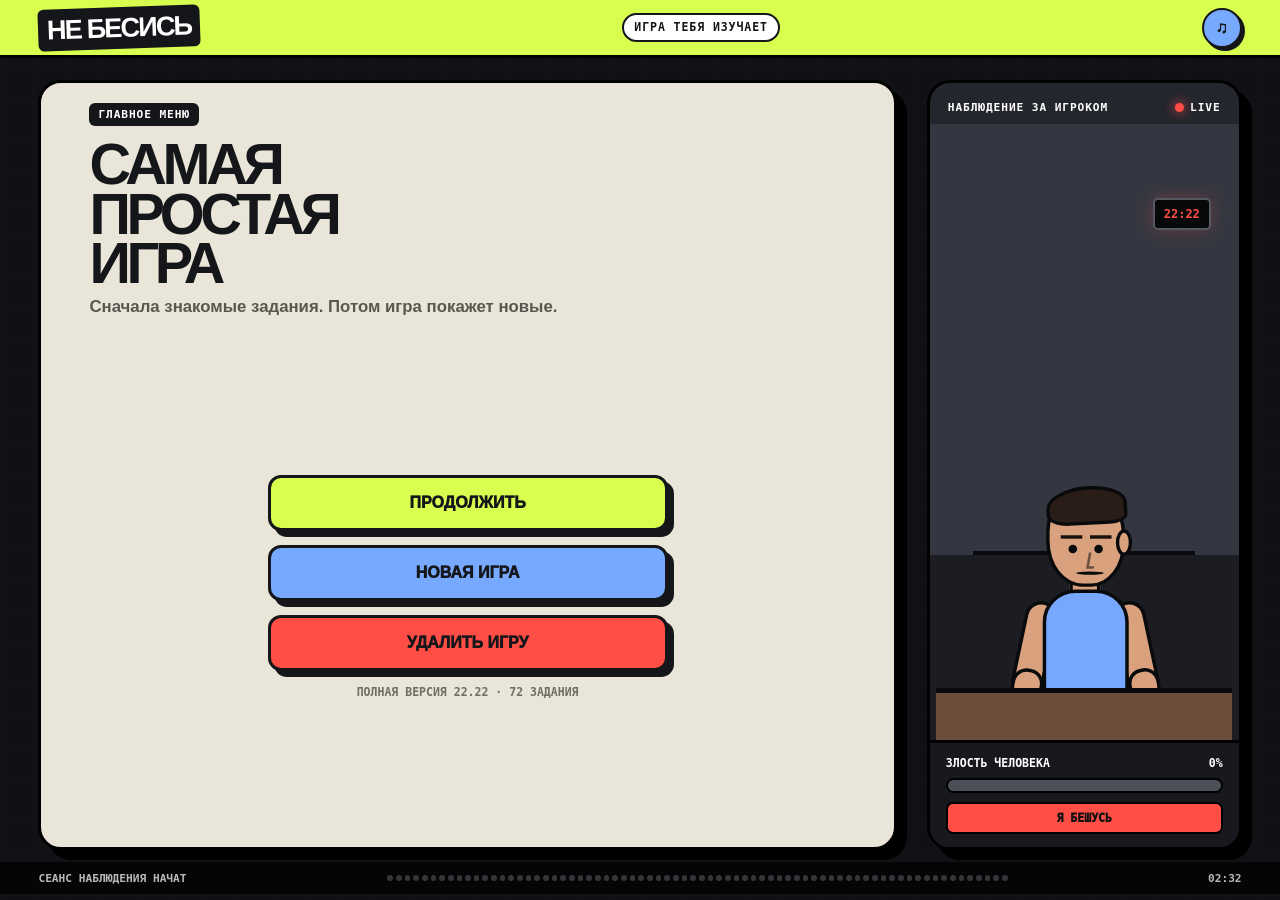
==== ne-besis-72/index.html @ 253143a6 "Опубликовать игру Не бесись — 72 задания" ====
<!doctype html>
<html lang="ru">
<head>
  <meta charset="utf-8">
  <meta name="viewport" content="width=device-width,initial-scale=1,maximum-scale=1,user-scalable=no">
  <meta name="theme-color" content="#101114">
  <meta name="apple-mobile-web-app-capable" content="yes">
  <meta name="apple-mobile-web-app-status-bar-style" content="black-translucent">
  <meta name="apple-mobile-web-app-title" content="Не бесись">
  <link rel="manifest" href="./manifest.webmanifest">
  <link rel="icon" href="./icon.svg" type="image/svg+xml">
  <link rel="apple-touch-icon" href="./icon.svg">
  <title>НЕ БЕСИСЬ — полная игра</title>
  <style>
    :root{--bg:#101114;--panel:#e9e5d8;--ink:#15161a;--acid:#d8ff4f;--red:#ff4e45;--blue:#77a9ff;--purple:#a986ff;--line:3px solid var(--ink);--shadow:7px 7px 0 var(--ink)}
    *{box-sizing:border-box}html,body{margin:0;width:100%;min-height:100%;overflow:hidden;background:var(--bg);font-family:Inter,Arial,sans-serif;color:var(--ink);user-select:none;-webkit-tap-highlight-color:transparent}button{font:inherit;color:inherit;touch-action:manipulation}button:focus-visible{outline:4px solid white;outline-offset:3px}
    body::before{content:"";position:fixed;inset:0;opacity:.2;pointer-events:none;background-image:linear-gradient(rgba(255,255,255,.09) 1px,transparent 1px),linear-gradient(90deg,rgba(255,255,255,.09) 1px,transparent 1px);background-size:34px 34px}
    .shell{min-height:100svh;display:grid;grid-template-rows:66px 1fr 38px;position:relative}
    header{display:flex;align-items:center;justify-content:space-between;gap:14px;padding:0 clamp(15px,3vw,42px);background:var(--acid);border-bottom:3px solid #000;z-index:30}
    .logo{font-size:clamp(1.1rem,3vw,1.7rem);font-weight:1000;letter-spacing:-.07em}.logo b{background:var(--ink);color:white;padding:5px 9px;border-radius:6px;display:inline-block;transform:rotate(-2deg)}
    .memory{font:800 .72rem/1 monospace;text-transform:uppercase;letter-spacing:.08em}.memory span{display:inline-block;background:white;border:2px solid var(--ink);padding:7px 10px;border-radius:99px}
    .sound{width:40px;height:40px;border:2px solid var(--ink);border-radius:50%;background:var(--blue);font-weight:1000;box-shadow:3px 3px 0 var(--ink);cursor:pointer}.sound:active{transform:translate(3px,3px);box-shadow:none}
    main{min-height:0;display:grid;grid-template-columns:minmax(0,1.5fr) minmax(240px,.55fr);gap:clamp(14px,2.4vw,30px);padding:clamp(14px,2.4vw,30px) clamp(14px,3vw,42px)}
    .game{position:relative;min-height:0;background:var(--panel);border:3px solid #000;border-radius:23px;box-shadow:10px 10px 0 #000;overflow:hidden;display:flex;flex-direction:column}
    .game-top{padding:clamp(18px,3vw,36px) clamp(18px,4vw,48px) 10px;position:relative;z-index:3}.tag{display:inline-block;background:var(--ink);color:white;border-radius:6px;padding:6px 9px;font:900 .7rem/1 monospace;letter-spacing:.08em;text-transform:uppercase}.game h1{font-size:clamp(2rem,5.8vw,5rem);line-height:.86;letter-spacing:-.075em;text-transform:uppercase;margin:14px 0 8px;max-width:12ch}.game p{margin:0;color:#59574f;font-weight:750;font-size:clamp(.9rem,1.5vw,1.05rem)}
    #arena{flex:1;min-height:280px;position:relative;display:flex;align-items:center;justify-content:center;padding:24px;overflow:hidden}
    .btn{border:3px solid var(--ink);border-radius:13px;padding:16px 24px;background:var(--acid);box-shadow:6px 6px 0 var(--ink);font-weight:1000;cursor:pointer;min-width:190px;transition:transform .1s,box-shadow .1s}.btn:hover{transform:translate(-2px,-2px);box-shadow:8px 8px 0 var(--ink)}.btn:active{transform:translate(6px,6px);box-shadow:none}.btn.red{background:var(--red)}.btn.blue{background:var(--blue)}.btn.dark{background:var(--ink);color:white}.btn.ghost{background:white}
    .menu{display:grid;gap:14px;width:min(400px,90%)}.menu .btn{width:100%}.menu small{text-align:center;font:700 .72rem monospace;color:#716d63}
    .person-panel{background:#24262d;border:3px solid #000;border-radius:23px;box-shadow:10px 10px 0 #000;color:white;position:relative;overflow:hidden;display:flex;flex-direction:column;min-height:0}
    .person-head{padding:18px 18px 10px;display:flex;justify-content:space-between;align-items:center;font:900 .7rem monospace;text-transform:uppercase;letter-spacing:.08em}.live{display:flex;align-items:center;gap:6px}.live i{width:9px;height:9px;border-radius:50%;background:var(--red);box-shadow:0 0 12px var(--red);animation:blink .8s infinite alternate}
    .room{flex:1;position:relative;min-height:300px;background:linear-gradient(#343741 0 70%,#1b1d22 70%);overflow:hidden}.room::before{content:"";position:absolute;left:14%;right:14%;bottom:30%;height:4px;background:#090a0c}.room::after{content:"22:22";position:absolute;top:12%;right:9%;background:#070809;color:var(--red);padding:7px 9px;border:2px solid #565963;border-radius:5px;font:800 .75rem monospace;box-shadow:0 0 18px rgba(255,78,69,.25)}
    .human{position:absolute;width:190px;height:285px;left:50%;bottom:4%;transform:translateX(-50%);transition:transform .25s;--skin:#d9a17d;--shirt:#78a7ff;--hair:#2a1c17}
    .body{position:absolute;left:47px;top:139px;width:100px;height:130px;border:4px solid #090a0c;border-radius:38px 38px 17px 17px;background:var(--shirt);z-index:2}.neck{position:absolute;left:78px;top:119px;width:36px;height:35px;border:4px solid #090a0c;background:var(--skin);z-index:1}.head{position:absolute;left:51px;top:20px;width:92px;height:116px;border:4px solid #090a0c;border-radius:45% 48% 43% 46%;background:var(--skin);z-index:3;transition:background .3s,transform .2s}.hair{position:absolute;left:-4px;top:-5px;width:94px;height:45px;background:var(--hair);border:4px solid #090a0c;border-radius:55% 45% 22% 28%;z-index:4;transform:rotate(-3deg)}
    .ear{position:absolute;right:-12px;top:45px;width:19px;height:31px;border:4px solid #090a0c;border-radius:50%;background:var(--skin)}.brow{position:absolute;top:52px;width:25px;height:4px;background:#17100e;transition:.2s}.brow.l{left:13px}.brow.r{right:12px}.eye{position:absolute;top:63px;width:10px;height:10px;border-radius:50%;background:#090a0c;transition:.2s}.eye.l{left:22px}.eye.r{right:22px}.nose{position:absolute;left:44px;top:72px;width:9px;height:19px;border-left:3px solid rgba(0,0,0,.5);border-bottom:3px solid rgba(0,0,0,.5);transform:skew(-10deg)}.mouth{position:absolute;left:31px;top:94px;width:32px;height:4px;background:#090a0c;border-radius:50%;transition:.2s}
    .arm{position:absolute;top:153px;width:38px;height:113px;background:var(--skin);border:4px solid #090a0c;border-radius:22px;transform-origin:top center;z-index:1;transition:transform .2s}.arm.l{left:30px;transform:rotate(12deg)}.arm.r{right:27px;transform:rotate(-12deg)}.fist{position:absolute;bottom:-10px;left:-3px;width:37px;height:39px;background:var(--skin);border:4px solid #090a0c;border-radius:45%}.desk{position:absolute;left:2%;right:2%;bottom:0;height:52px;background:#6b4d3b;border-top:5px solid #090a0c;z-index:5}
    .steam{position:absolute;top:11px;width:8px;height:30px;border-left:4px solid var(--red);border-radius:50%;opacity:0}.steam.a{left:34px;transform:rotate(-25deg)}.steam.b{right:26px;transform:rotate(25deg)}
    .human.annoyed .brow.l{transform:rotate(17deg)}.human.annoyed .brow.r{transform:rotate(-17deg)}.human.annoyed .mouth{top:98px;border-radius:50% 50% 0 0;transform:rotate(-4deg)}.human.annoyed .head{background:#e09673}.human.annoyed .arm.l{transform:rotate(-25deg)}.human.annoyed .arm.r{transform:rotate(25deg)}
    .human.furious{animation:humanShake .18s infinite}.human.furious .head{background:#ed705f;transform:scale(1.03)}.human.furious .eye{height:5px;border-radius:0}.human.furious .brow.l{transform:rotate(26deg)}.human.furious .brow.r{transform:rotate(-26deg)}.human.furious .mouth{height:18px;border:4px solid #090a0c;background:#531d1b;border-radius:0 0 50% 50%;left:28px;width:38px}.human.furious .arm.l{transform:rotate(-48deg)}.human.furious .arm.r{transform:rotate(48deg)}.human.furious .steam{opacity:1;animation:steam 1s infinite}
    .status{padding:13px 16px;background:#17191e;border-top:3px solid #000}.mood-row{display:flex;justify-content:space-between;font:900 .72rem monospace;text-transform:uppercase}.rage-track{height:15px;margin-top:8px;border:2px solid #000;border-radius:99px;background:#4c4f58;overflow:hidden}.rage-fill{width:0;height:100%;background:linear-gradient(90deg,var(--acid),#ffb73f,var(--red));transition:width .3s}.rage-confess{width:100%;margin-top:9px;border:2px solid #000;border-radius:7px;background:var(--red);padding:7px;color:#111;font:1000 .72rem monospace;cursor:pointer}.rage-confess:active{transform:translateY(2px)}
    footer{display:flex;align-items:center;justify-content:space-between;padding:0 clamp(15px,3vw,42px);background:#050506;color:#b8b8bb;font:700 .7rem monospace;text-transform:uppercase}.steps{display:flex;flex:1;min-width:80px;max-width:620px;gap:3px;margin:0 12px}.step{flex:1 1 3px;min-width:2px;max-width:15px;height:6px;background:#34363b;border-radius:3px}.step.done{background:var(--acid)}.step.active{background:var(--red)}
    .save-lost{text-align:center;animation:pop .3s}.save-icon{font-size:5rem;font-weight:1000;color:var(--red);line-height:1}.save-lost h2{font-size:clamp(2rem,5vw,4rem);margin:7px 0;text-transform:uppercase;letter-spacing:-.06em}.fake-file{width:min(440px,90%);padding:18px;border:3px solid var(--ink);background:white;box-shadow:var(--shadow);font:800 .85rem monospace}.fake-file .bar{height:24px;border:2px solid var(--ink);margin:12px 0;background:#ddd}.fake-file .bar i{display:block;width:0;height:100%;background:var(--red);transition:width .1s}
    .tutorial{width:min(520px,95%);display:grid;grid-template-columns:1fr 1fr;gap:15px}.key{min-height:105px;border:3px solid var(--ink);border-radius:14px;background:white;box-shadow:5px 5px 0 var(--ink);display:grid;place-items:center;text-align:center;padding:12px;font-weight:1000}.key b{font-size:1.7rem}.key.wrong{background:var(--red)}
    .green-trap{text-align:center;width:min(480px,94%)}.trap-clock{font:1000 clamp(3.6rem,10vw,7rem)/.9 monospace;letter-spacing:-.08em;margin-bottom:20px}.trap-clock small{display:block;font:900 .72rem/1.4 monospace;letter-spacing:.08em;text-transform:uppercase;margin-top:10px}.dont-touch{width:min(300px,80%);min-height:110px;border:4px solid var(--ink);border-radius:55px;background:var(--acid);box-shadow:9px 9px 0 var(--ink);font-size:clamp(1.25rem,3vw,2rem);font-weight:1000;cursor:pointer}.dont-touch:active{transform:translate(7px,7px);box-shadow:2px 2px 0 var(--ink)}
    .classic-grid{display:grid;grid-template-columns:repeat(2,minmax(120px,180px));gap:16px}.classic-choice{padding:23px 14px;border:3px solid var(--ink);border-radius:13px;box-shadow:5px 5px 0 var(--ink);font-size:1.2rem;font-weight:1000;cursor:pointer}.classic-loader{width:min(460px,92%)}.classic-track{height:42px;border:3px solid var(--ink);background:#ddd;border-radius:10px;overflow:hidden}.classic-bar{height:100%;width:0;background:repeating-linear-gradient(135deg,var(--acid) 0 13px,#a9df2e 13px 26px)}.classic-meta{display:flex;justify-content:space-between;margin-top:9px;font:900 .78rem monospace}.classic-count{width:155px;height:155px;border:4px solid var(--ink);border-radius:50%;background:var(--red);box-shadow:8px 8px 0 var(--ink);font-size:3.4rem;font-weight:1000;cursor:pointer}.classic-hold{text-align:center;width:min(430px,90%)}.classic-hold button{width:190px;height:115px;border:4px solid var(--ink);border-radius:50%;background:var(--red);box-shadow:8px 8px 0 var(--ink);font-weight:1000;touch-action:none}.classic-hold .bar{height:24px;border:3px solid var(--ink);background:#ddd;border-radius:99px;overflow:hidden;margin-top:22px}.classic-hold .bar i{display:block;height:100%;width:0;background:var(--acid)}.classic-drag{position:absolute;inset:18px}.classic-socket{position:absolute;right:8%;top:36%;width:100px;height:110px;border:4px solid var(--ink);border-radius:18px;background:#ccc;display:grid;place-items:center;font-size:2.5rem}.classic-plug{position:absolute;left:8%;top:43%;width:95px;height:70px;border:4px solid var(--ink);border-radius:17px;background:var(--acid);display:grid;place-items:center;font:1000 1rem monospace;cursor:grab;touch-action:none;z-index:4}.classic-captcha{position:absolute;width:min(410px,88%);display:flex;align-items:center;gap:15px;padding:18px;border:3px solid var(--ink);background:white;box-shadow:6px 6px 0 var(--ink);cursor:pointer;font-weight:1000}.classic-box{width:43px;height:43px;border:3px solid var(--ink);display:grid;place-items:center;font-size:1.8rem}
    .traitor{cursor:none!important}.fake-cursor,.cursor-clone{position:fixed;width:23px;height:23px;border:4px solid var(--ink);background:var(--acid);transform:rotate(45deg);pointer-events:none;z-index:100;transition:left .12s ease-out,top .12s ease-out}.cursor-clone{opacity:.45;background:var(--red);transition-duration:.25s}.target{position:absolute;border:3px solid var(--ink);background:var(--blue);width:135px;height:90px;border-radius:50%;box-shadow:6px 6px 0 var(--ink);font-weight:1000;cursor:none}
    .rule-paper{width:min(520px,94%);background:white;border:3px solid var(--ink);box-shadow:var(--shadow);padding:24px;transform:rotate(-1deg)}.rule-paper h3{margin:0 0 15px;font-size:1.5rem}.rule-text{font-size:1.1rem;font-weight:900;padding:16px;border-left:8px solid var(--red);background:#f0eee7}.rule-actions{display:flex;gap:13px;margin-top:20px}.rule-actions .btn{min-width:0;flex:1}
    .chat{width:min(560px,96%);height:min(380px,95%);border:3px solid var(--ink);background:white;box-shadow:var(--shadow);display:flex;flex-direction:column}.chat-head{padding:12px 15px;background:var(--blue);border-bottom:3px solid var(--ink);font-weight:1000}.messages{flex:1;overflow:auto;padding:13px;display:flex;flex-direction:column;gap:8px}.msg{max-width:80%;padding:9px 12px;border:2px solid var(--ink);border-radius:12px;background:#eee;font-weight:700;font-size:.86rem}.msg.bot{align-self:flex-start}.msg.user{align-self:flex-end;background:var(--acid)}.chat-actions{display:flex;gap:7px;padding:10px;border-top:3px solid var(--ink);overflow:auto}.chat-actions button{white-space:nowrap;border:2px solid var(--ink);background:white;border-radius:8px;padding:8px;font-weight:900;cursor:pointer}
    .updater{width:min(500px,94%)}.update-window{border:3px solid var(--ink);background:white;box-shadow:var(--shadow);padding:23px}.update-window h3{font-size:1.5rem;margin:0 0 7px}.update-bar{height:36px;border:3px solid var(--ink);background:#ddd;margin:17px 0;overflow:hidden}.update-bar i{height:100%;width:0;display:block;background:repeating-linear-gradient(135deg,var(--acid) 0 13px,#a9df2e 13px 26px)}.update-meta{display:flex;justify-content:space-between;font:900 .8rem monospace}
    .doors{display:grid;grid-template-columns:1fr 1fr;gap:25px;width:min(560px,94%)}.door{height:190px;border:4px solid var(--ink);background:#8b6045;box-shadow:8px 8px 0 var(--ink);position:relative;cursor:pointer;font-size:1.1rem;font-weight:1000;color:white}.door::before{content:"";position:absolute;right:20px;top:48%;width:15px;height:15px;border:3px solid var(--ink);border-radius:50%;background:var(--acid)}
    .credits{position:absolute;inset:0;background:#060608;color:white;z-index:8;display:flex;align-items:center;justify-content:center;text-align:center}.credit-roll{animation:roll 4s linear forwards}.credit-roll h2{font-size:3rem;margin:0 0 25px}.credit-roll p{font:800 1rem/2 monospace}
    .boss-btn{position:absolute;border:4px solid var(--ink);background:var(--red);border-radius:50%;width:150px;height:150px;box-shadow:9px 9px 0 var(--ink);font-weight:1000;cursor:pointer;z-index:4}.boss-chaos{position:absolute;padding:7px 10px;border:2px solid var(--ink);background:white;font:900 .7rem monospace;transform:rotate(var(--r));animation:chaos .8s infinite alternate}
    .freeze-box{text-align:center}.freeze-number{font:1000 clamp(5rem,16vw,10rem)/.9 monospace}.freeze-box small{display:block;margin-top:12px;font:900 .78rem monospace;text-transform:uppercase}.volume-box,.type-box,.health-box,.zero-box,.read-box{width:min(500px,94%);text-align:center}.volume-box input{width:100%;margin:32px 0;accent-color:var(--red);cursor:pointer}.volume-value{font:1000 3.5rem monospace}.type-box input{width:100%;border:3px solid var(--ink);border-radius:10px;padding:15px;background:white;font:900 1.1rem monospace;text-transform:uppercase;box-shadow:5px 5px 0 var(--ink);margin:20px 0}.maze{position:relative;width:min(590px,96%);height:280px;border:4px solid var(--ink);background:white;overflow:hidden}.maze-start,.maze-end{position:absolute;width:75px;height:55px;border:3px solid var(--ink);font-weight:1000;z-index:3}.maze-start{left:8px;top:8px;background:var(--blue)}.maze-end{right:8px;bottom:8px;background:var(--acid)}.maze-wall{position:absolute;background:var(--ink);border-radius:8px;transition:transform .6s}.memory-grid{display:grid;grid-template-columns:repeat(2,110px);gap:14px}.memory-key{width:110px;height:90px;border:3px solid var(--ink);border-radius:14px;box-shadow:5px 5px 0 var(--ink);cursor:pointer}.memory-key.flash{filter:brightness(1.8);transform:scale(1.08)}.health-track{height:45px;border:4px solid var(--ink);background:#ddd;margin:20px 0;overflow:hidden}.health-fill{height:100%;width:100%;background:var(--red);transition:width .18s}.health-box .btn{margin-top:8px}.save-runner{position:absolute;min-width:190px}.zero-clock{font:1000 clamp(5rem,16vw,9rem)/.9 monospace;margin-bottom:24px}.three-doors{display:grid;grid-template-columns:repeat(3,1fr);gap:13px;width:min(650px,96%)}.three-door{height:180px;border:4px solid var(--ink);background:#8b6045;color:white;box-shadow:6px 6px 0 var(--ink);font-size:1.2rem;font-weight:1000;cursor:pointer}.read-box{height:300px;text-align:left;border:3px solid var(--ink);background:white;box-shadow:var(--shadow);overflow-y:auto;padding:20px}.read-box h3{margin-top:0}.read-copy{font-weight:700;line-height:1.5}.read-box .btn{position:sticky;bottom:0;width:100%;margin-top:18px}
    .balance-box,.code-box,.consent-wrap{width:min(520px,94%);text-align:center}.balance-track{position:relative;height:52px;border:4px solid var(--ink);background:#ddd;margin:25px 0}.balance-zone{position:absolute;left:44%;width:12%;top:0;bottom:0;background:var(--acid)}.balance-marker{position:absolute;left:0;top:-8px;width:18px;height:64px;background:var(--red);border:3px solid var(--ink)}.code-display{font:1000 clamp(2.6rem,7vw,4.5rem)/1 monospace;letter-spacing:.25em;margin-bottom:20px}.code-grid,.elevator-grid{display:grid;grid-template-columns:repeat(3,1fr);gap:12px;width:min(440px,94%)}.code-grid button,.elevator-grid button{min-height:62px;border:3px solid var(--ink);border-radius:12px;background:white;box-shadow:4px 4px 0 var(--ink);font-size:1.25rem;font-weight:1000;cursor:pointer}.elevator-screen{grid-column:1/-1;background:var(--ink)!important;color:white}.consent-card{display:flex;align-items:center;gap:15px;text-align:left;border:3px solid var(--ink);background:white;box-shadow:6px 6px 0 var(--ink);padding:18px;margin-bottom:18px;position:relative}.consent-check{width:46px;height:46px;flex:0 0 auto;border:3px solid var(--ink);display:grid;place-items:center;font-size:1.8rem;cursor:pointer}.shrink-button{position:absolute;border:3px solid var(--ink);border-radius:14px;background:var(--acid);box-shadow:5px 5px 0 var(--ink);font-weight:1000;cursor:pointer;transition:width .18s,height .18s,left .18s,top .18s;font-size:.9rem}
    .toilet-game{width:min(590px,98%);text-align:center}.toilet-status{display:inline-block;min-width:min(390px,92%);padding:8px 12px;border:3px solid var(--ink);border-radius:9px;background:white;font:900 .78rem monospace;box-shadow:4px 4px 0 var(--ink)}.toilet-field{position:relative;width:100%;height:270px;margin-top:10px}.toilet-unit{--slot:0;position:absolute;left:calc(var(--slot) * 18.5%);top:var(--top,55px);z-index:var(--z,1);width:clamp(74px,17vw,112px);height:170px;border:0;background:transparent;cursor:pointer;transition:left .45s cubic-bezier(.2,.8,.2,1),top .45s,transform .25s;touch-action:manipulation}.toilet-unit:hover{transform:translateY(-4px)}.toilet-tank{position:absolute;left:16%;right:16%;bottom:47px;height:66px;border:4px solid var(--ink);border-radius:10px 10px 5px 5px;background:#f7f7f2;box-shadow:5px 5px 0 rgba(0,0,0,.18)}.toilet-lid{position:absolute;left:8%;right:8%;bottom:95px;height:25px;border:4px solid var(--ink);border-radius:50%;background:#d8d8d2;z-index:4;transform-origin:50% 100%;transition:transform .2s}.toilet-bowl{position:absolute;left:5%;right:5%;bottom:10px;height:76px;border:4px solid var(--ink);border-radius:16px 16px 44px 44px;background:white;z-index:2}.toilet-hole{position:absolute;left:17%;right:17%;top:10px;height:27px;border:3px solid var(--ink);border-radius:50%;background:#77a9ff}.toilet-foot{position:absolute;left:35%;right:35%;bottom:0;height:25px;border:4px solid var(--ink);background:#eee;border-radius:4px;z-index:1}.toilet-head{position:absolute;left:25%;right:25%;bottom:77px;height:68px;border:4px solid var(--ink);border-radius:45% 45% 38% 38%;background:#d9a17d;z-index:3;transform:translateY(65px) scale(.55);opacity:0;transition:transform .25s,opacity .15s}.toilet-head::before{content:'•  •';position:absolute;left:0;right:0;top:17px;font:1000 1rem monospace}.toilet-head::after{content:'◡';position:absolute;left:0;right:0;top:34px;font:1000 1.1rem monospace}.toilet-unit.peek{z-index:9!important;transform:scale(1.12) rotate(var(--tilt,0deg))}.toilet-unit.peek .toilet-head{transform:translateY(-28px) scale(1);opacity:1}.toilet-unit.peek .toilet-lid{transform:rotateX(72deg)}.toilet-unit.wrong .toilet-head{background:var(--red)}.toilet-unit.clean .toilet-bowl{background:var(--acid)}.toilet-unit.clean .toilet-hole{background:white}.toilet-unit[disabled]{cursor:default}
    .skibidi-boss-game{width:min(610px,98%);text-align:center}.skibidi-boss-health{height:30px;border:4px solid var(--ink);border-radius:8px;background:#ddd;overflow:hidden;margin:10px auto 7px;width:min(480px,92%)}.skibidi-boss-health i{display:block;width:100%;height:100%;background:linear-gradient(90deg,var(--purple),var(--red));transition:width .2s}.skibidi-boss-meta{font:1000 .76rem monospace}.boss-toilet-field{position:relative;width:100%;height:245px;margin-top:4px}.boss-toilet-field .toilet-unit{top:var(--top,55px)}.boss-toilet-field .toilet-unit.real .toilet-head{background:var(--purple)}.boss-toilet-field .toilet-unit.real.peek{filter:drop-shadow(0 0 14px var(--red));transform:scale(1.2) rotate(var(--tilt,0deg))}.boss-toilet-field .toilet-unit.defeated .toilet-bowl{background:var(--acid)}.boss-toilet-field .toilet-unit.defeated{transform:rotate(12deg) translateY(18px)}
    .bonus-wrap{width:min(560px,96%);text-align:center;position:relative}.bonus-grid{display:grid;grid-template-columns:repeat(2,minmax(100px,1fr));gap:12px;margin-top:16px}.bonus-grid .btn{min-width:0}.bonus-big{font:1000 clamp(3rem,9vw,6rem)/1 monospace;margin:12px 0}.bonus-note{display:block;margin-top:15px;font:900 .74rem/1.4 monospace}.bonus-input{width:100%;padding:15px;border:3px solid var(--ink);border-radius:10px;background:white;box-shadow:5px 5px 0 var(--ink);font:900 1rem monospace;margin:14px 0}.bonus-field{height:230px;border:3px solid var(--ink);background:white;position:relative;overflow:hidden}.bonus-target{position:absolute;min-width:70px;width:84px;height:64px;padding:5px}.bonus-meter{height:28px;border:3px solid var(--ink);background:#ddd;margin:16px 0;overflow:hidden}.bonus-meter i{display:block;height:100%;width:0;background:var(--acid);transition:width .1s}.bonus-switch{min-height:74px;border:3px solid var(--ink);border-radius:12px;background:var(--red);box-shadow:4px 4px 0 var(--ink);font-weight:1000;cursor:pointer}.bonus-switch.off{background:#555;color:white;box-shadow:none;transform:translate(3px,3px)}
    @media(min-width:801px) and (max-width:1100px){main{grid-template-columns:minmax(0,1.2fr) minmax(230px,.62fr);gap:16px;padding:18px}.game h1{font-size:clamp(2.2rem,5vw,3.7rem)}.person-head{padding-left:12px;padding-right:12px}.human{transform:translateX(-50%) scale(.8);transform-origin:bottom center}.human.annoyed{transform:translateX(-50%) scale(.8)}.human.furious{transform:translateX(-50%) scale(.82)}#arena{padding-left:16px;padding-right:16px}.btn{min-height:50px}}
    @media(min-width:1101px) and (max-width:1500px),(max-height:720px) and (min-width:801px){header{height:58px}main{padding-top:14px;padding-bottom:12px}.game-top{padding-top:20px}.game h1{font-size:clamp(2.4rem,4.5vw,4rem)}.human{transform:translateX(-50%) scale(.86);transform-origin:bottom center}.human.annoyed{transform:translateX(-50%) scale(.86)}.human.furious{transform:translateX(-50%) scale(.88)}footer{height:32px}}
    @media(hover:none),(pointer:coarse){button,.btn,.chat-actions button{min-height:50px}.sound{min-height:40px}.target{width:155px;height:105px}.maze-start,.maze-end{width:90px;height:62px}.classic-plug{width:110px;height:80px}.rage-confess{min-height:44px}}
    .achievement{position:fixed;right:20px;top:84px;z-index:150;width:min(340px,calc(100vw - 40px));background:var(--acid);border:3px solid var(--ink);box-shadow:7px 7px 0 var(--ink);padding:14px 16px;transform:translateX(120%);transition:transform .25s}.achievement.show{transform:translateX(0)}.achievement small{display:block;font:900 .65rem monospace;text-transform:uppercase}.achievement b{font-size:1rem}
    .modal{position:fixed;inset:0;background:rgba(0,0,0,.72);backdrop-filter:blur(7px);z-index:200;display:none;place-items:center;padding:20px}.modal.show{display:grid}.modal-card{width:min(620px,96vw);background:var(--panel);border:4px solid var(--ink);border-radius:23px;box-shadow:12px 12px 0 #000;padding:clamp(25px,5vw,48px);text-align:center;animation:pop .3s}.modal-card h2{font-size:clamp(2.5rem,8vw,5rem);letter-spacing:-.08em;line-height:.86;text-transform:uppercase;margin:8px 0 16px}.modal-card p{font-weight:750;line-height:1.5}.stats{display:grid;grid-template-columns:repeat(3,1fr);gap:10px;margin:22px 0}.stat{border:2px solid var(--ink);background:white;border-radius:10px;padding:11px 6px}.stat b{display:block;font-size:1.5rem}.stat small{font:800 .62rem monospace;text-transform:uppercase}
    .time-event{position:fixed;inset:0;background:#050506;color:var(--red);z-index:190;display:none;place-items:center;text-align:center}.time-event.show{display:grid}.time-event b{font:1000 clamp(5rem,18vw,13rem)/1 monospace;text-shadow:0 0 30px var(--red);animation:glitch .25s infinite}.time-event span{display:block;color:white;font:900 1rem monospace;margin-top:15px}
    @keyframes blink{to{opacity:.3}}@keyframes humanShake{25%{transform:translateX(calc(-50% - 3px)) rotate(-1deg)}75%{transform:translateX(calc(-50% + 3px)) rotate(1deg)}}@keyframes steam{to{transform:translateY(-28px) scale(.5);opacity:0}}@keyframes pop{from{transform:scale(.75) rotate(-3deg);opacity:0}}@keyframes roll{from{transform:translateY(60%)}to{transform:translateY(-45%)}}@keyframes chaos{to{transform:translate(5px,-6px) rotate(calc(var(--r) * -1))}}@keyframes glitch{25%{transform:translateX(-5px)}75%{transform:translateX(5px)}}
    .shake{animation:screenShake .25s}@keyframes screenShake{25%{transform:translateX(-7px) rotate(-.4deg)}75%{transform:translateX(7px) rotate(.4deg)}}
    @media(max-width:800px){.shell{grid-template-rows:58px 1fr 32px}main{grid-template-columns:1fr;grid-template-rows:minmax(0,1fr) 150px}.person-panel{min-height:0}.person-head,.status{position:absolute;z-index:8}.person-head{left:0;right:0;top:0}.status{left:0;right:0;bottom:0}.room{min-height:150px}.human{transform:translateX(-50%) scale(.52);transform-origin:bottom center;bottom:0}.human.annoyed{transform:translateX(-50%) scale(.52)}.human.furious{animation:none;transform:translateX(-50%) scale(.54)}.game h1{font-size:clamp(2rem,10vw,3.5rem)}#arena{min-height:230px}.game-top{padding-top:14px}.memory{display:none}.doors{gap:12px}.door{height:125px}.tutorial{gap:8px}.key{min-height:80px}.chat{height:285px}.toilet-game,.skibidi-boss-game{width:100%;max-width:100%;min-width:0}.toilet-field,.boss-toilet-field{width:100%;max-width:100%;height:220px}.toilet-unit{left:calc(var(--slot) * 18%);width:68px;top:var(--top,38px);height:140px}.toilet-tank{bottom:40px;height:54px}.toilet-lid{bottom:79px}.toilet-bowl{height:63px}.toilet-head{bottom:63px;height:56px}.toilet-status{width:100%;min-width:0;max-width:100%;font-size:.68rem}.skibidi-boss-health{height:24px;margin-top:5px}.skibidi-boss-meta{font-size:.66rem}footer{font-size:.58rem}}
    #arena.support-scroll{display:block;overflow-x:hidden;overflow-y:scroll!important;overscroll-behavior:contain;padding-bottom:55px;scroll-behavior:smooth;scrollbar-width:auto;scrollbar-color:var(--red) #d8d4c8}#arena.support-scroll::-webkit-scrollbar{width:16px}#arena.support-scroll::-webkit-scrollbar-track{background:#d8d4c8;border-left:2px solid var(--ink)}#arena.support-scroll::-webkit-scrollbar-thumb{background:var(--red);border:3px solid var(--ink);border-radius:10px}.support-scroll .chat{height:max(720px,calc(100% + 420px));min-height:720px;margin:0 auto 30px}.support-scroll .chat-head{order:-2;position:sticky;top:0;z-index:7}.support-scroll .messages{order:0;flex:1;min-height:430px;overflow:visible}.support-scroll .chat-actions{order:-1;flex-wrap:wrap;overflow:visible;position:sticky;top:42px;bottom:auto;background:var(--acid);z-index:6;box-shadow:0 5px 0 var(--ink)}.support-scroll .chat-actions::before{content:'ВЫБЕРИТЕ ОТВЕТ';width:100%;font:900 .7rem monospace}.support-scroll .chat-actions button{white-space:normal;flex:1 1 130px;min-height:46px;background:white}
    @media(max-width:800px){html,body,.shell{width:100vw;max-width:100vw;min-width:0;overflow-x:hidden}header{position:relative;width:100%;max-width:100vw;min-width:0;padding-left:14px;padding-right:14px}.sound{display:block;position:absolute;right:12px;top:10px;width:38px;height:38px}.logo{max-width:calc(100vw - 75px);white-space:nowrap}main{width:100%;max-width:100vw;min-width:0;overflow:hidden;padding-left:8px;padding-right:8px;grid-template-rows:minmax(0,1fr) 230px}.game,.person-panel{width:100%;max-width:calc(100vw - 16px);min-width:0}.game-top{min-width:0;overflow:hidden}.game p{max-width:100%;overflow-wrap:anywhere}.game #arena{padding-left:12px;padding-right:12px}.menu{width:calc(100vw - 62px);max-width:350px}.menu .btn{min-width:0}.person-panel .human{bottom:68px;transform:translateX(-50%) scale(.55)}.person-panel .human.annoyed{transform:translateX(-50%) scale(.55)}.person-panel .human.furious{transform:translateX(-50%) scale(.57)}footer{width:100%;max-width:100vw;padding-left:14px;padding-right:14px}footer>span{display:none}.steps{width:100%;max-width:none;margin:0}.maze{height:220px}.three-door{height:120px}.memory-grid{grid-template-columns:repeat(2,90px)}.memory-key{width:90px;height:72px}}
    @media(prefers-reduced-motion:reduce){*{animation-duration:.01ms!important;transition-duration:.01ms!important}}
  </style>
</head>
<body>
<div class="shell">
  <header><div class="logo"><b>НЕ БЕСИСЬ</b></div><div class="memory"><span id="memoryText">игра тебя изучает</span></div><button class="sound" id="soundBtn" aria-label="Звук">♫</button></header>
  <main>
    <section class="game" id="game"><div class="game-top"><span class="tag" id="tag">полная версия</span><h1 id="title">Самая простая игра</h1><p id="subtitle">Старые задания вернулись. Новые уже ждут.</p></div><div id="arena"></div></section>
    <aside class="person-panel"><div class="person-head"><span>наблюдение за игроком</span><span class="live"><i></i> live</span></div><div class="room"><div class="human" id="human"><div class="steam a"></div><div class="steam b"></div><div class="arm l"><i class="fist"></i></div><div class="arm r"><i class="fist"></i></div><div class="body"></div><div class="neck"></div><div class="head"><div class="ear"></div><div class="hair"></div><i class="brow l"></i><i class="brow r"></i><i class="eye l"></i><i class="eye r"></i><i class="nose"></i><i class="mouth"></i></div></div><div class="desk"></div></div><div class="status"><div class="mood-row"><span>злость человека</span><span id="rageValue">0%</span></div><div class="rage-track"><div class="rage-fill" id="rageFill"></div></div><button class="rage-confess" id="rageButton">Я БЕШУСЬ</button></div></aside>
  </main>
  <footer><span id="footerText">Сеанс наблюдения начат</span><div class="steps" id="steps"></div><span id="clock"></span></footer>
</div>
<div class="achievement" id="achievement"><small>достижение разблокировано</small><b id="achievementText"></b></div>
<div class="modal" id="modal"><div class="modal-card" id="modalCard"></div></div>
<div class="time-event" id="timeEvent"><div><b>22:22</b><span>ИГРА СМОТРИТ В ОТВЕТ</span></div></div>
<script>
(()=>{
 const $=s=>document.querySelector(s), arena=$('#arena'),title=$('#title'),subtitle=$('#subtitle'),tag=$('#tag'),game=$('#game'),human=$('#human');
 const rageFill=$('#rageFill'),rageValue=$('#rageValue'),steps=$('#steps'),modal=$('#modal'),modalCard=$('#modalCard');
 let stage=-1,rage=0,pranks=0,misclicks=0,rageClicks=0,sound=true,started=0,stageStarted=0,timers=[],traits={haste:0,caution:0,repeats:0,defiance:0},lastAction='',achievements=new Set(),timeEventShown=false;
 const total=72;
 const later=(fn,ms)=>{let id=setTimeout(fn,ms);timers.push(id);return id}, every=(fn,ms)=>{let id=setInterval(fn,ms);timers.push(id);return id}, clearTimers=()=>{timers.forEach(id=>{clearTimeout(id);clearInterval(id)});timers=[]};
 function beep(f=250,d=.06,type='square'){if(!sound)return;try{let C=window.AudioContext||window.webkitAudioContext,c=beep.c||(beep.c=new C),o=c.createOscillator(),g=c.createGain();o.type=type;o.frequency.value=f;g.gain.setValueAtTime(.04,c.currentTime);g.gain.exponentialRampToValueAtTime(.001,c.currentTime+d);o.connect(g);g.connect(c.destination);o.start();o.stop(c.currentTime+d)}catch(e){}}
 function screen(t,s,label='система'){const titles={'Курсор-предатель':'Проверка курсора'};const subtitles={'Она совершенно не убегает.':'Нажми кнопку.','Дождись 100%. Это почти честное задание.':'Дождись завершения процесса.','Подожди пять секунд. Красная кнопка — ловушка.':'Подожди пять секунд.','Правильный ответ очень скромный и избегает внимания.':'Выбери правильный ответ.','Четыре секунды. Прогрессу доверять необязательно.':'Удерживай кнопку четыре секунды.','Последняя кнопка старой части. Вроде бы.':'Нажми кнопку финиша.','Зелёная кнопка специально подписана максимально понятно.':'Следуй инструкции на экране.','Поймай синюю цель. Видимый курсор врёт о своём положении.':'Поймай синюю цель.','Выбери любую. После выбора правильной станет другая.':'Выбери одну из двух дверей.','На этот раз правда. Можно расслабиться.':'Прохождение завершено.'};title.textContent=titles[t]||t;subtitle.textContent=subtitles[s]||s;let cleanLabel=['старое задание','абсолютно ясная инструкция','правила изменены'].includes(label)?'задание':label;tag.textContent=stage>=0?cleanLabel+' · '+(stage+1)+' ИЗ '+total:cleanLabel;arena.className='';arena.innerHTML='';stageStarted=performance.now();updateSteps()}
 function btn(text,cls='btn'){let b=document.createElement('button');b.className=cls;b.textContent=text;arena.appendChild(b);return b}
 function noteAction(name){let dt=performance.now()-stageStarted;if(dt<1100)traits.haste++;if(dt>4500)traits.caution++;if(lastAction===name)traits.repeats++;lastAction=name;$('#memoryText').textContent=traits.haste>traits.caution?'профиль: торопыга':traits.caution>traits.haste?'профиль: осторожный':'игра тебя изучает'}
 function anger(cost=7,msg='Интерфейс снова победил.'){pranks++;rage=Math.min(100,rage+cost);rageFill.style.width=rage+'%';rageValue.textContent=rage+'%';human.className='human '+(rage>=70?'furious':rage>=30?'annoyed':'');$('#footerText').textContent=msg;game.classList.remove('shake');void game.offsetWidth;game.classList.add('shake');beep(rage>=70?90:130,.12,'sawtooth')}
 function achieve(text){if(achievements.has(text))return;achievements.add(text);let nonce=(achieve.nonce||0)+1;achieve.nonce=nonce;$('#achievementText').textContent=text;$('#achievement').classList.add('show');setTimeout(()=>{if(achieve.nonce===nonce)$('#achievement').classList.remove('show')},2300)}
 function updateSteps(){steps.innerHTML='';for(let i=0;i<total;i++){let x=document.createElement('i');x.className='step '+(i<stage?'done':i===stage?'active':'');steps.appendChild(x)}}
 function next(){clearTimers();stage++;beep(520,.08,'sine');render()}
 function render(){if(stage===-1)return lyingMenu();if(stage===0)return classicRunaway();if(stage===1)return classicColors();if(stage===2)return classicLoading();if(stage===3)return classicDontPress();if(stage===4)return classicMath();if(stage===5)return classicHold();if(stage===6)return classicPlug();if(stage===7)return classicCaptcha();if(stage===8)return classicFinish();if(stage===9)return lostSave();if(stage===10)return antiTutorial();if(stage===11)return greenTrap();if(stage===12)return traitorCursor();if(stage===13)return changingRules();if(stage===14)return supportBoss();if(stage===15)return updater();if(stage===16)return achievementRoom();if(stage===17)return twoDoors();if(stage===18)return freezeLevel();if(stage===19)return volumeLevel();if(stage===20)return keyboardLevel();if(stage===21)return mazeLevel();if(stage===22)return balanceLevel();if(stage===23)return codeLevel();if(stage===24)return elevatorLevel();if(stage===25)return consentLevel();if(stage===26)return shrinkLevel();if(stage===27)return healthLevel();if(stage===28)return saveLevel();if(stage===29)return zeroLevel();if(stage===30)return threeDoorsLevel();if(stage===31)return readingLevel();if(stage>=32&&stage<=56)return bonusLevel(stage-32);if(stage===57)return toiletLevel();if(stage===58)return microFinal();if(stage===59)return finalBoss();if(stage===60)return skibidiBoss();if(stage>=61&&stage<=70)return postBossLevel(stage-61);if(stage===71)return ending();}
 function lyingMenu(){screen('Самая простая игра','Сначала знакомые задания. Потом игра покажет новые.','главное меню');let m=document.createElement('div');m.className='menu';m.innerHTML='<button class="btn" data-a="continue">ПРОДОЛЖИТЬ</button><button class="btn blue" data-a="new">НОВАЯ ИГРА</button><button class="btn red" data-a="delete">УДАЛИТЬ ИГРУ</button><small>ПОЛНАЯ ВЕРСИЯ 22.22 · 72 ЗАДАНИЯ</small>';arena.appendChild(m);let touch=matchMedia('(pointer:coarse)').matches,limits={continue:5,new:6,delete:8},spread=touch?42:85;[...m.querySelectorAll('button')].forEach(b=>{let dodges=0,limit=limits[b.dataset.a];b.dataset.dodges='0';const flee=e=>{if(dodges>=limit)return;dodges++;b.dataset.dodges=String(dodges);b.style.transform=`translate(${Math.random()*spread*2-spread}px,${Math.random()*34-17}px) rotate(${Math.random()*8-4}deg)`;if(dodges===limit)later(()=>b.style.transform='',220);if(dodges<=2||dodges===limit)anger(2,dodges===limit?'Кнопка остановилась.':'Кнопка сменила положение.')};if(!touch)b.addEventListener('pointerenter',flee);b.addEventListener('pointerdown',e=>{if(dodges<limit){e.preventDefault();flee()}})});m.onclick=e=>{let a=e.target.dataset.a;if(!a||+e.target.dataset.dodges<limits[a])return;noteAction(a);if(a==='continue'){anger(5,'Сохранение найдено в самом начале.');title.textContent='Начинаем сначала';subtitle.textContent='Кнопка сработала буквально.';achieve('Поверил кнопке «Продолжить»');return}if(a==='new'){anger(4,'Новая игра уже была использована кем-то другим.');e.target.textContent='ИГРА УЖЕ НЕ НОВАЯ';return}started=Date.now();traits.defiance++;achieve('Попытался удалить игру');next()}}
 function classicRunaway(){screen('Просто нажми кнопку','Первое знакомое задание. Она совершенно не убегает.','старое задание');let b=btn('НАЖАТЬ'),jumps=0,touch=matchMedia('(pointer:coarse)').matches;const flee=()=>{if(jumps>=12)return;jumps++;let r=arena.getBoundingClientRect();b.style.position='absolute';b.style.left=(8+Math.random()*Math.max(10,r.width-b.offsetWidth-25))+'px';b.style.top=(8+Math.random()*Math.max(10,r.height-b.offsetHeight-25))+'px';b.textContent=jumps>8?`${13-jumps}...`:'НАЖАТЬ';anger(3,jumps===12?'Кнопка остановилась.':'Кнопка сменила положение.')};if(!touch)b.addEventListener('pointerenter',flee);b.addEventListener('pointerdown',e=>{if(jumps<12){e.preventDefault();flee()}});b.onclick=()=>{if(jumps>=12)next()}}
 function classicColors(){screen('Нажми синюю','Цвет, а не слово. Или слово.','старое задание');let grid=document.createElement('div');grid.className='classic-grid';arena.appendChild(grid);let hits=0;[['СИНЯЯ','#ff4e45'],['КРАСНАЯ','#77a9ff'],['ЗЕЛЁНАЯ','#a986ff'],['ФИОЛЕТОВАЯ','#d8ff4f']].forEach(([text,color])=>{let b=document.createElement('button');b.className='classic-choice';b.textContent=text;b.style.background=color;grid.appendChild(b);b.onclick=()=>{if(color==='#77a9ff'){hits++;if(hits<2){anger(6,'Это была недостаточно синяя синяя. Нажми ещё раз.');grid.append(...[...grid.children].sort(()=>Math.random()-.5))}else next()}else{misclicks++;anger(6,'Игра считает, что это не синяя.')}}})}
 function classicLoading(){screen('Ничего не делай','Дождись 100%. Это почти честное задание.','старое задание');let box=document.createElement('div');box.className='classic-loader';box.innerHTML='<div class="classic-track"><div class="classic-bar"></div></div><div class="classic-meta"><span>ЗАГРУЗКА ТЕРПЕНИЯ</span><span>0%</span></div>';arena.appendChild(box);let value=0,reset=false,bar=box.querySelector('.classic-bar'),num=box.querySelector('.classic-meta span:last-child');every(()=>{value+=4;if(value>=99&&!reset){reset=true;value=13;anger(10,'99%. Загрузка решила вспомнить молодость и начать заново.')}if(value>=100){clearTimers();value=100;bar.style.width='100%';num.textContent='100%';later(next,500);return}bar.style.width=value+'%';num.textContent=value+'%'},90)}
 function classicDontPress(){screen('Не нажимай','Подожди пять секунд. Красная кнопка — ловушка.','старое задание');let b=document.createElement('button');b.className='classic-count';b.textContent='5';arena.appendChild(b);let seconds=5;every(()=>{seconds--;b.textContent=seconds;if(seconds<=0){clearTimers();b.style.background='var(--acid)';b.textContent='✓';later(next,500)}},1000);b.onclick=()=>{seconds+=5;b.textContent=seconds;anger(9,'Нажатие добавило ещё пять секунд. Инструкция была буквально сверху.')}}
 function classicMath(){screen('Сколько будет 2 + 2?','Правильный ответ очень скромный и избегает внимания.','старое задание');let grid=document.createElement('div');grid.className='classic-grid';arena.appendChild(grid);let jumps=0,touch=matchMedia('(pointer:coarse)').matches;['3','4','22','рыба'].forEach(v=>{let b=document.createElement('button');b.className='classic-choice';b.textContent=v;b.style.background=v==='4'?'var(--acid)':'white';grid.appendChild(b);if(v==='4'){const flee=()=>{if(jumps>=4)return;jumps++;let r=arena.getBoundingClientRect();b.style.position='fixed';b.style.zIndex='10';b.style.left=(r.left+10+Math.random()*Math.max(10,r.width-b.offsetWidth-25))+'px';b.style.top=(r.top+10+Math.random()*Math.max(10,r.height-b.offsetHeight-25))+'px';anger(4,'Четыре не согласно быть выбранным.')};if(!touch)b.addEventListener('pointerenter',flee);b.addEventListener('pointerdown',e=>{if(jumps<4){e.preventDefault();flee()}});b.onclick=()=>{if(jumps>=4)next()}}else{b.onclick=()=>anger(6,v==='22'?'Красиво, но нет.':'Очень уверенно и очень неверно.')}})}
 function classicHold(){screen('Удерживай кнопку','Четыре секунды. Прогрессу доверять необязательно.','старое задание');let w=document.createElement('div');w.className='classic-hold';w.innerHTML='<button>ДЕРЖАТЬ</button><div class="bar"><i></i></div><b>0%</b>';arena.appendChild(w);let b=w.querySelector('button'),fill=w.querySelector('i'),label=w.querySelector('b'),held=false,start=0,raf=0,faked=false;const frame=()=>{if(!held)return;let p=Math.min(100,(performance.now()-start)/40);if(p>=90&&!faked){faked=true;held=false;fill.style.width='0';label.textContent='ОШИБКА 90%';anger(10,'Слишком ровно держал. Система заподозрила профессионала.');return}fill.style.width=p+'%';label.textContent=Math.floor(p)+'%';if(p>=100){held=false;later(next,400);return}raf=requestAnimationFrame(frame)};b.onpointerdown=e=>{held=true;start=performance.now();b.setPointerCapture(e.pointerId);frame()};b.onpointerup=()=>{if(held){held=false;cancelAnimationFrame(raf);fill.style.width='0';label.textContent='0%';anger(5,'Отпустил. Прогресс тоже отпустил.')}}}
 function classicPlug(){screen('Вставь вилку','Перетащи зелёную вилку в серую розетку.','старое задание');let z=document.createElement('div');z.className='classic-drag';z.innerHTML='<div class="classic-plug">ВИЛКА</div><div class="classic-socket">◉</div>';arena.appendChild(z);let p=z.querySelector('.classic-plug'),s=z.querySelector('.classic-socket'),drag=false,dx=0,dy=0,escapes=0;p.onpointerdown=e=>{drag=true;p.setPointerCapture(e.pointerId);let r=p.getBoundingClientRect();dx=e.clientX-r.left;dy=e.clientY-r.top};p.onpointermove=e=>{if(!drag)return;let r=z.getBoundingClientRect();p.style.left=Math.max(0,Math.min(r.width-p.offsetWidth,e.clientX-r.left-dx))+'px';p.style.top=Math.max(0,Math.min(r.height-p.offsetHeight,e.clientY-r.top-dy))+'px';let a=p.getBoundingClientRect(),b=s.getBoundingClientRect();if(Math.hypot(a.left-b.left,a.top-b.top)<145&&escapes<3){escapes++;let spots=[['12%','8%'],['60%','68%'],['55%','34%']];s.style.right='auto';s.style.left=spots[escapes-1][0];s.style.top=spots[escapes-1][1];anger(5,'Розетка снова переехала.')}};p.onpointerup=()=>{drag=false;let a=p.getBoundingClientRect(),b=s.getBoundingClientRect();if(!(a.right<b.left||a.left>b.right||a.bottom<b.top||a.top>b.bottom)){p.textContent='ГОТОВО';later(next,400)}else anger(3,'Мимо розетки. Она довольна.')}}
 function classicCaptcha(){screen('Докажи, что ты человек','Поставь одну совершенно обычную галочку.','старое задание');let c=document.createElement('button');c.className='classic-captcha';c.innerHTML='<span class="classic-box"></span><span>Я не робот<br><small>и всё ещё спокоен</small></span>';arena.appendChild(c);let jumps=0;c.onclick=()=>{if(jumps<3){jumps++;let spots=[['6%','8%'],['48%','62%'],['21%','35%']];c.style.left=spots[jumps-1][0];c.style.top=spots[jumps-1][1];anger(6,'Подозрительное нажатие. Проверка проверки запущена.')}else{c.querySelector('.classic-box').textContent='✓';c.style.background='var(--acid)';later(next,500)}}}
 function classicFinish(){screen('Забрать победу','Последняя кнопка старой части. Вроде бы.','старое задание');let b=btn('ФИНИШ'),clicks=0;b.onclick=()=>{clicks++;if(clicks===1){b.textContent='ТОЧНО ФИНИШ';anger(5,'Первое нажатие было недостаточно уверенным.')}else if(clicks===2){b.textContent='ПОДТВЕРДИТЬ ФИНИШ';anger(5,'Теперь нужно подтвердить подтверждение.')}else{achieve('Прошёл все старые задания');next()}}}
 function lostSave(){screen('Прогресс потерян','Все пройденные задания будто исчезли. Навсегда.','критическая ошибка');let box=document.createElement('div');box.className='save-lost';box.innerHTML='<div class="save-icon">×</div><h2>Сохранение удалено</h2><p>Файл anger_final_REAL_7.sav не найден</p>';arena.appendChild(box);anger(11,'Человек понял: старые задания были только разогревом.');later(()=>{box.innerHTML='<div class="save-icon" style="color:var(--acid)">✓</div><h2>СОХРАНЕНИЕ НАЙДЕНО</h2><p>Проверка завершена. Данные восстановлены.</p><button class="btn">ПРОДОЛЖИТЬ</button>';box.querySelector('button').onclick=()=>{noteAction('forgive');next()}},traits.caution>0?4300:3100)}
 function antiTutorial(){screen('Обучение','Следуй инструкциям. Всё обязательно получится.','обучение');let t=document.createElement('div');t.className='tutorial';t.innerHTML='<button class="key wrong" data-k="left"><span><b>D</b><br>двигаться влево</span></button><button class="key" data-k="right"><span><b>A</b><br>двигаться вправо</span></button><button class="key" data-k="jump"><span><b>ESC</b><br>прыжок</span></button><button class="key" data-k="quit"><span><b>SPACE</b><br>выйти</span></button>';arena.appendChild(t);let hits=0;t.onclick=e=>{let k=e.target.closest('[data-k]')?.dataset.k;if(!k)return;noteAction(k);hits++;if(hits<4){anger(5,['Неверно. Нужно было нарушить инструкцию.','Слишком послушно. Это подозрительно.','Правильная клавиша была неправильной. Очевидно.'][hits-1]||'Нет.');e.target.closest('.key').style.order=5}else{achieve('Научился ничему');next()}}}
 function greenTrap(){screen('Нажми','Зелёная кнопка специально подписана максимально понятно.','абсолютно ясная инструкция');let wrap=document.createElement('div');wrap.className='green-trap';wrap.innerHTML='<div class="trap-clock"><span>7</span><small>секунд до продолжения</small></div><button class="dont-touch">НАЖМИ</button>';arena.appendChild(wrap);let seconds=7,clicks=0,clock=wrap.querySelector('.trap-clock span'),button=wrap.querySelector('.dont-touch');let tick=every(()=>{seconds--;clock.textContent=seconds;if(seconds<=0){clearTimers();button.disabled=true;button.textContent='НАЖИМАТЬ БЫЛО НЕ ОБЯЗАТЕЛЬНО';button.style.background='var(--blue)';achieve(clicks?'Подарил игре лишнее время':'Не поверил кнопке «НАЖМИ»');later(next,700)}},1000);button.onclick=()=>{clicks++;seconds+=7;clock.textContent=seconds;button.textContent='+7 СЕКУНД';anger(8,`Нажатие принято. К ожиданию добавлено 7 секунд. Всего лишних: ${clicks*7}.`);if(clicks===1)achieve('Нажал зелёную кнопку');later(()=>button.textContent='НАЖМИ',650)}}
 function traitorCursor(){screen('Курсор-предатель','Поймай синюю цель. Видимый курсор врёт о своём положении.','проверка доверия');arena.classList.add('traitor');let target=document.createElement('button');target.className='target';target.textContent='НАСТОЯЩАЯ ЦЕЛЬ';target.style.left='63%';target.style.top='48%';arena.appendChild(target);let fake=document.createElement('i'),clone=document.createElement('i');fake.className='fake-cursor';clone.className='cursor-clone';document.body.append(fake,clone);let moves=0;const move=e=>{moves++;fake.style.left=(e.clientX+45)+'px';fake.style.top=(e.clientY-32)+'px';clone.style.left=(e.clientX-65)+'px';clone.style.top=(e.clientY+38)+'px'};arena.addEventListener('pointermove',move);target.onclick=()=>{noteAction('target');arena.removeEventListener('pointermove',move);fake.remove();clone.remove();arena.classList.remove('traitor');achieve('Не поверил собственным глазам');next()};later(()=>anger(6,'Курсор уверяет, что он ни при чём.'),1800)}
 function changingRules(){screen('Прочитай правило','Оно останется прежним достаточно долго. Наверное.','правила изменены');let p=document.createElement('div');p.className='rule-paper';p.innerHTML='<h3>Текущее правило</h3><div class="rule-text">Нажми ЗЕЛЁНУЮ кнопку</div><div class="rule-actions"><button class="btn" data-c="green">ЗЕЛЁНАЯ</button><button class="btn red" data-c="red">КРАСНАЯ</button></div>';arena.appendChild(p);let phase=0;const rule=p.querySelector('.rule-text');later(()=>{rule.textContent='НЕ нажимай ЗЕЛЁНУЮ кнопку';phase=1;anger(5,'Правила обновлены без уведомления.')},traits.caution>traits.haste?1200:2300);p.onclick=e=>{let c=e.target.dataset.c;if(!c)return;noteAction(c);let valid=(phase===0&&c==='green')||(phase===1&&c==='red')||(phase===2&&c==='green');if(valid){if(phase<2){phase=2;rule.textContent='Нажми кнопку, которую НЕ просят нажимать';anger(7,'Правило было актуально целых полсекунды. Рекорд.');return}achieve('Разгадал противоречивое правило');next()}else{misclicks++;anger(8,'Ты выполнил уже устаревшее правило.')}}}
 function supportBoss(){screen('Служба поддержки','Докажи чат-боту, что проблема существует. Прокручивай экран вниз.','оператор скоро ответит');arena.classList.add('support-scroll');let chat=document.createElement('div');chat.className='chat';chat.innerHTML='<div class="chat-head">Поддержка раздражения — оператор БОТ-04</div><div class="messages"><div class="msg bot">Здравствуйте! Опишите проблему, выбрав неподходящий вариант ниже.</div></div><div class="chat-actions"><button>Всё сломано</button><button>Я злюсь</button><button>Позвать человека</button></div>';arena.appendChild(chat);let count=0;const msgs=chat.querySelector('.messages'),actions=chat.querySelector('.chat-actions');actions.onclick=e=>{if(e.target.tagName!=='BUTTON'||e.target.id==='closeChat')return;noteAction(e.target.textContent);count++;msgs.insertAdjacentHTML('beforeend',`<div class="msg user">${e.target.textContent}</div>`);let answers=['Понимаю. Вы пробовали разозлиться ещё сильнее?','Ваше обращение очень важно. Поэтому оно перемещено в конец очереди.','Перевожу на другого бота. Ожидайте 0–999 минут.','Проблема отмечена как решённая без решения.','Человек недоступен. Он тоже проходит эту игру.'];msgs.insertAdjacentHTML('beforeend',`<div class="msg bot">${answers[Math.min(count-1,4)]}</div>`);anger(4,'Поддержка успешно не помогла.');if(count===5){actions.innerHTML='<button id="closeChat">ЗАКРЫТЬ ЧАТ И ПОБЕДИТЬ</button>';$('#closeChat').onclick=e=>{e.stopPropagation();achieve('Победил службу поддержки');next()}}requestAnimationFrame(()=>{arena.scrollTop=arena.scrollHeight})}}
 function updater(){screen('Требуется обновление','Установи обновление обновления для обновлятора.','система почти готова');let u=document.createElement('div');u.className='updater';u.innerHTML='<div class="update-window"><h3>Обновление 1 из ?</h3><p>Не выключайте терпение.</p><div class="update-bar"><i></i></div><div class="update-meta"><span>ПОДГОТОВКА</span><span>0%</span></div></div>';arena.appendChild(u);let value=0,cycle=1,bar=u.querySelector('.update-bar i'),meta=u.querySelector('.update-meta'),heading=u.querySelector('h3');let speed=traits.haste>traits.caution?80:55;every(()=>{value+=3;if(value>=99&&cycle<4){cycle++;value=0;heading.textContent=`Обновление ${cycle} из ?`;meta.firstElementChild.textContent=['ОБНОВЛЕНИЕ ОБНОВЛЯТОРА','ПАТЧ ДЛЯ ПАТЧА','ОБНОВЛЕНИЕ ТЕРПЕНИЯ'][cycle-2];anger(7,'99%. Обнаружено ещё более обязательное обновление.');achieve(cycle===2?'Дождался 99%':'Обновил обновление')}if(value>=100){clearTimers();bar.style.width='100%';meta.lastElementChild.textContent='100%';later(next,500);return}bar.style.width=value+'%';meta.lastElementChild.textContent=value+'%'},speed)}
 function achievementRoom(){screen('Получай достижения','Они ничего не дают, кроме раздражения.','награда почти ценная');let f=document.createElement('div');f.className='fake-file';f.innerHTML='<b>Синхронизация бесполезных наград</b><div class="bar"><i></i></div><span>0 / 4</span>';arena.appendChild(f);let list=['Нажал не туда 20 раз','Поверил игре второй раз','Зачем ты вернулся?','Прочитал это достижение'],i=0,bar=f.querySelector('i'),counter=f.querySelector('span');let id=every(()=>{achieve(list[i]);i++;bar.style.width=(i*25)+'%';counter.textContent=i+' / 4';anger(3,'Ещё одна награда, которой нельзя воспользоваться.');if(i===4){clearTimers();later(next,900)}},1000)}
 function twoDoors(){screen('Обе двери правильные','Выбери любую. После выбора правильной станет другая.','комната выбора');let d=document.createElement('div');d.className='doors';d.innerHTML='<button class="door" data-d="left">ПРАВИЛЬНАЯ</button><button class="door" data-d="right">ПРАВИЛЬНАЯ</button>';arena.appendChild(d);let tries=0,correct='left';d.onclick=e=>{let door=e.target.dataset.d;if(!door)return;noteAction(door);tries++;if(tries<5){correct=door==='left'?'right':'left';[...d.children].forEach(x=>x.textContent=x.dataset.d===correct?'ПРАВИЛЬНАЯ':'ТОЖЕ ПРАВИЛЬНАЯ');anger(5,'После нажатия правильной стала другая. Правило соблюдено.');if(tries===3)achieve('Выбрал обе правильные двери неправильно')}else next()}}
 function freezeLevel(){screen('Замри','Не двигай мышью семь секунд.','проверка неподвижности');let box=document.createElement('div');box.className='freeze-box';box.innerHTML='<div class="freeze-number">7</div><small>не двигай мышью</small>';arena.appendChild(box);let seconds=7,moves=0,armed=false,number=box.querySelector('.freeze-number');const move=()=>{if(!armed)return;seconds=7;number.textContent=seconds;moves++;if(moves<=5)anger(4,'Отсчёт начат заново.')};arena.addEventListener('pointermove',move);later(()=>armed=true,600);every(()=>{if(!armed)return;seconds--;number.textContent=seconds;if(seconds<=0){arena.removeEventListener('pointermove',move);clearTimers();number.textContent='✓';later(next,500)}},1000)}
 function volumeLevel(){screen('Установи громкость','Поставь значение ровно на 50%.','настройка звука');let box=document.createElement('div');box.className='volume-box';box.innerHTML='<div class="volume-value">0%</div><input type="range" min="0" max="100" value="0" aria-label="Громкость"><small>ТОЧНОЕ ЗНАЧЕНИЕ: 50%</small>';arena.appendChild(box);let input=box.querySelector('input'),value=box.querySelector('.volume-value'),attempts=0;input.oninput=()=>{let v=+input.value;if(v>=48&&v<=52){attempts++;if(attempts<6){v=attempts%2?49:51;input.value=v;anger(3,'Значение откалибровано системой.')}else{v=50;input.value=50;value.textContent='50%';achieve('Настроил невозможную громкость');later(next,600);return}}value.textContent=v+'%'}}
 function keyboardLevel(){screen('Введите слово','Напечатайте: СПОКОЙСТВИЕ','проверка ввода');let box=document.createElement('div');box.className='type-box';box.innerHTML='<input autocomplete="off" spellcheck="false" placeholder="СПОКОЙСТВИЕ"><button class="btn">ПОДТВЕРДИТЬ</button><small>Регистр не важен</small>';arena.appendChild(box);let input=box.querySelector('input'),confirm=box.querySelector('button'),attempts=0,presses=0;input.oninput=()=>{presses++;let v=input.value.toUpperCase();if(presses<14&&v.length>1)input.value=v.slice(0,-2)+v.slice(-1)+v.slice(-2)};const submit=()=>{attempts++;if(attempts<3){anger(6,'Введённое слово не совпало с ожидаемым.');input.value='';input.focus()}else{input.value='СПОКОЙСТВИЕ';input.disabled=true;confirm.textContent='ПРИНЯТО';achieve('Сохранил спокойствие на клавиатуре');later(next,600)}};confirm.onclick=submit;input.onkeydown=e=>{if(e.key==='Enter')submit()};later(()=>input.focus(),300)}
 function mazeLevel(){screen('Пройди лабиринт','Проведи курсор от старта до выхода.','координация');let maze=document.createElement('div');maze.className='maze';maze.innerHTML='<button class="maze-start">СТАРТ</button><button class="maze-end">ВЫХОД</button><i class="maze-wall" style="left:22%;top:0;width:28px;height:72%"></i><i class="maze-wall" style="left:45%;bottom:0;width:28px;height:70%"></i><i class="maze-wall" style="left:66%;top:0;width:28px;height:72%"></i><i class="maze-wall" style="left:23%;top:42%;width:46%;height:25px"></i>';arena.appendChild(maze);let active=false,fails=0,walls=[...maze.querySelectorAll('.maze-wall')];const start=()=>{active=true;walls.forEach((w,i)=>w.style.transform=`translateY(${i%2?'-18':'18'}px)`)};const fail=()=>{if(!active)return;active=false;fails++;anger(5,'Маршрут не завершён.');if(fails>=3){walls.forEach(w=>{w.style.opacity='.25';w.style.pointerEvents='none'})}};const win=()=>{if(!active)return;active=false;achieve('Нашёл выход');next()};maze.querySelector('.maze-start').onpointerenter=start;maze.querySelector('.maze-start').onclick=start;maze.querySelector('.maze-end').onpointerenter=win;maze.querySelector('.maze-end').onclick=win;walls.forEach(w=>w.onpointerenter=fail)}
 function balanceLevel(){screen('Калибровка','Останови красный указатель в зелёной зоне.','точность');let box=document.createElement('div');box.className='balance-box';box.innerHTML='<div class="balance-track"><i class="balance-zone"></i><i class="balance-marker"></i></div><button class="btn">СТОП</button><small>ЦЕНТР: 50%</small>';arena.appendChild(box);let marker=box.querySelector('.balance-marker'),button=box.querySelector('button'),pos=0,dir=1,speed=.85,hits=0,misses=0,alive=true;const frame=()=>{if(!alive)return;pos+=dir*speed;if(pos>=97||pos<=0)dir*=-1;pos=Math.max(0,Math.min(97,pos));marker.style.left=pos+'%';requestAnimationFrame(frame)};button.onclick=()=>{if(pos>=44&&pos<=56){hits++;if(hits<2){dir*=-1;speed=1.15;anger(6,'Калибровка требует повторного подтверждения.')}else{alive=false;achieve('Остановил указатель');next()}}else{misses++;if(misses>=4)speed=.38;anger(4,'Положение не совпало с центральной зоной.')}};frame()}
 function codeLevel(){screen('Введите код','Нажми цифры в порядке: 7 2 4','код доступа');let box=document.createElement('div');box.className='code-box';box.innerHTML='<div class="code-display">7 2 4</div><div class="code-grid"></div><small>ВВЕДЕНО: <b>—</b></small>';arena.appendChild(box);let grid=box.querySelector('.code-grid'),status=box.querySelector('small b'),need=[7,2,4],input=[];const shuffle=()=>{let nums=[7,2,4,9,1,6].sort(()=>Math.random()-.5);grid.innerHTML=nums.map(n=>`<button data-n="${n}">${n}</button>`).join('')};grid.onclick=e=>{if(!e.target.dataset.n)return;let n=+e.target.dataset.n;input.push(n);status.textContent=input.join(' ');if(n!==need[input.length-1]){input=[];status.textContent='—';anger(5,'Код сброшен.')}else if(input.length===need.length){achieve('Ввёл код доступа');next();return}shuffle()};shuffle()}
 function elevatorLevel(){screen('Выбери этаж','Нужен седьмой этаж.','лифт');let grid=document.createElement('div');grid.className='elevator-grid';grid.innerHTML='<button class="elevator-screen" disabled>ЭТАЖ: —</button>'+Array.from({length:9},(_,i)=>`<button data-floor="${i+1}">${i+1}</button>`).join('');arena.appendChild(grid);let tries=0,screenBox=grid.querySelector('.elevator-screen');const shuffle=()=>{let values=[1,2,3,4,5,6,7,8,9].sort(()=>Math.random()-.5);[...grid.querySelectorAll('[data-floor]')].forEach((b,i)=>{b.dataset.floor=values[i];b.textContent=values[i]})};grid.onclick=e=>{if(!e.target.dataset.floor)return;let floor=+e.target.dataset.floor;screenBox.textContent='ЭТАЖ: '+floor;if(floor===7){tries++;if(tries>=5){screenBox.textContent='ЭТАЖ 7';achieve('Доехал до седьмого');later(next,500);return}anger(5,'Панель этажей обновлена.');shuffle()}else anger(3,'Выбран другой этаж.')};shuffle()}
 function consentLevel(){screen('Подтверждение','Поставь галочку и продолжи.','проверка');let box=document.createElement('div');box.className='consent-wrap';box.innerHTML='<div class="consent-card"><button class="consent-check" aria-label="Поставить галочку"></button><b>Я подтверждаю выполнение задания</b></div><button class="btn" disabled>ПРОДОЛЖИТЬ</button>';arena.appendChild(box);let check=box.querySelector('.consent-check'),go=box.querySelector('.btn'),jumps=0;check.onclick=()=>{if(jumps<5){jumps++;check.style.transform=`translate(${Math.random()*150-75}px,${Math.random()*55-27}px)`;anger(3,'Положение поля обновлено.')}else{check.style.transform='';check.textContent='✓';check.disabled=true;go.disabled=false;go.style.background='var(--acid)'}};go.onclick=()=>{if(!go.disabled)next()}}
 function shrinkLevel(){screen('Нажми кнопку','Выполни семь нажатий.','проверка размера');let b=document.createElement('button');b.className='shrink-button';b.textContent='НАЖАТЬ 7';b.style.width='220px';b.style.height='90px';b.style.left='38%';b.style.top='38%';arena.appendChild(b);let clicks=0;b.onclick=()=>{clicks++;if(clicks>=7){b.style.width='260px';b.style.height='100px';b.style.left='35%';b.style.top='35%';b.textContent='ГОТОВО';achieve('Нажал уменьшающуюся кнопку');later(next,600);return}let w=Math.max(48,220-clicks*27),h=Math.max(36,90-clicks*9),r=arena.getBoundingClientRect();b.style.width=w+'px';b.style.height=h+'px';b.style.left=(5+Math.random()*Math.max(10,r.width-w-20))+'px';b.style.top=(5+Math.random()*Math.max(10,r.height-h-20))+'px';b.textContent=String(7-clicks);anger(3,'Размер кнопки обновлён.')}}
 function toiletLevel(){screen('Чистый туалет','Из четырёх вылезут головы. Запомни единственный чистый.','проверка сантехники');let gameBox=document.createElement('div');gameBox.className='toilet-game';gameBox.innerHTML='<div class="toilet-status">НАБЛЮДАЙ. ВЫБИРАТЬ ПОКА НЕЛЬЗЯ</div><div class="toilet-field"></div>';arena.appendChild(gameBox);let field=gameBox.querySelector('.toilet-field'),status=gameBox.querySelector('.toilet-status'),clean=Math.floor(Math.random()*5),ready=false,revealed=0,wrong=0;for(let i=0;i<5;i++){let toilet=document.createElement('button');toilet.className='toilet-unit';toilet.dataset.id=i;toilet.setAttribute('aria-label','Туалет '+(i+1));toilet.style.setProperty('--slot',i);toilet.style.setProperty('--top',(i%2?18:72)+'px');toilet.style.setProperty('--z',String(i%2?2:1));toilet.innerHTML='<i class="toilet-head"></i><i class="toilet-tank"></i><i class="toilet-lid"></i><i class="toilet-bowl"><i class="toilet-hole"></i></i><i class="toilet-foot"></i>';field.appendChild(toilet)}let toilets=[...field.children];const shuffle=()=>{let slots=[0,1,2,3,4].sort(()=>Math.random()-.5);toilets.forEach((t,i)=>{t.style.setProperty('--slot',slots[i]);t.style.setProperty('--top',(slots[i]%2?18:72)+'px');t.style.setProperty('--z',String(1+Math.floor(Math.random()*4)));t.style.setProperty('--tilt',(Math.random()*10-5)+'deg')})};let noisy=toilets.filter((_,i)=>i!==clean).sort(()=>Math.random()-.5);noisy.forEach((toilet,i)=>later(()=>{toilets.forEach(t=>t.classList.remove('peek'));toilet.classList.add('peek');revealed++;status.textContent='СКИБИДИ ПОКАЗАЛСЯ: '+revealed+' ИЗ 4';shuffle();anger(2,'Унитазы снова поменялись местами.');later(()=>toilet.classList.remove('peek'),620)},600+i*900));later(()=>{toilets.forEach(t=>t.classList.remove('peek'));shuffle();ready=true;status.textContent='ТЕПЕРЬ НАЖМИ НА ЧИСТЫЙ ТУАЛЕТ'},600+noisy.length*900);field.onclick=e=>{let toilet=e.target.closest('.toilet-unit');if(!toilet)return;if(!ready){anger(4,'Сначала нужно досмотреть проверку.');return}if(+toilet.dataset.id===clean){ready=false;toilet.classList.add('clean');toilet.disabled=true;status.textContent='ЧИСТО. НИКТО НЕ ВЫЛЕЗ';achieve('Нашёл чистый туалет');later(next,850);return}wrong++;toilet.classList.add('peek','wrong');status.textContent='ОТСЮДА ТОЖЕ ВЫЛЕЗ СКИБИДИ';anger(6,'Выбран занятый туалет.');later(()=>{toilet.classList.remove('peek','wrong');shuffle();status.textContent='ПОПРОБУЙ НАЙТИ ЧИСТЫЙ'},700);if(wrong>=3)toilets[clean].style.filter='drop-shadow(0 0 8px var(--acid))'}}
 function healthLevel(){screen('Победи босса','Опусти показатель здоровья до нуля.','битва');let box=document.createElement('div');box.className='health-box';box.innerHTML='<b>ЗДОРОВЬЕ: <span>100</span>%</b><div class="health-track"><div class="health-fill"></div></div><button class="btn red">АТАКОВАТЬ</button>';arena.appendChild(box);let hp=100,phase=0,busy=false,fill=box.querySelector('.health-fill'),num=box.querySelector('span'),attack=box.querySelector('button');attack.onclick=()=>{if(busy)return;hp=Math.max(0,hp-17);fill.style.width=hp+'%';num.textContent=hp;if(hp<=5){if(phase===0){phase=1;hp=100;busy=true;attack.disabled=true;later(()=>{fill.style.width='100%';num.textContent='100';attack.textContent='АТАКОВАТЬ ЕЩЁ';attack.disabled=false;busy=false},350);anger(12,'Активирован следующий этап битвы.')}else{busy=true;attack.disabled=true;attack.textContent='ПОБЕДА';achieve('Победил две полоски здоровья');later(next,700)}}}}
 function saveLevel(){screen('Сохрани результат','Нажми кнопку сохранения.','сохранение');let b=document.createElement('button');b.className='btn save-runner';b.textContent='СОХРАНИТЬ';b.style.left='38%';b.style.top='42%';arena.appendChild(b);let clicks=0;b.onclick=()=>{clicks++;if(clicks>=7){b.textContent='СОХРАНЕНО';b.style.background='var(--acid)';achieve('Сохранил несохраняемое');later(next,600);return}b.textContent=clicks%2?'НЕ СОХРАНЯТЬ':'СОХРАНИТЬ';let r=arena.getBoundingClientRect();b.style.left=(5+Math.random()*Math.max(10,r.width-b.offsetWidth-20))+'px';b.style.top=(5+Math.random()*Math.max(10,r.height-b.offsetHeight-20))+'px';anger(4,'Состояние кнопки обновлено.')}}
 function zeroLevel(){screen('Ровно ноль','Нажми кнопку, когда счётчик покажет 0.','точность');let box=document.createElement('div');box.className='zero-box';box.innerHTML='<div class="zero-clock">3</div><button class="btn">НАЖАТЬ</button>';arena.appendChild(box);let current=3,clock=box.querySelector('.zero-clock'),button=box.querySelector('button');every(()=>{if(current===1)current=0;else if(current===0)current=3;else current--;clock.textContent=current},800);button.onclick=()=>{if(current===0){clearTimers();clock.textContent='✓';button.disabled=true;later(next,500)}else anger(5,'Нажатие не совпало с нулём.')}}
 function threeDoorsLevel(){screen('Выбери дверь','Одна из трёх дверей правильная.','выбор');let d=document.createElement('div');d.className='three-doors';d.innerHTML='<button class="three-door" data-i="0">ДВЕРЬ 1</button><button class="three-door" data-i="1">ДВЕРЬ 2</button><button class="three-door" data-i="2">ДВЕРЬ 3</button>';arena.appendChild(d);let correct=Math.floor(Math.random()*3),tries=0;d.onclick=e=>{let i=+e.target.dataset.i;if(Number.isNaN(i))return;tries++;if(tries>=6){e.target.textContent='ВЕРНО';e.target.style.background='var(--acid)';e.target.style.color='var(--ink)';later(next,600);return}e.target.textContent=i===correct?'Я БЫЛА ПРАВИЛЬНОЙ':'НЕ В ЭТОТ РАЗ';correct=(correct+1+Math.floor(Math.random()*2))%3;[...d.children].forEach((x,n)=>{if(x!==e.target)x.textContent='ДВЕРЬ '+(n+1)});anger(4,'Положение правильной двери обновлено.')}}
 function readingLevel(){screen('Прочитай инструкцию','После прочтения продолжи выполнение.','инструкция');let box=document.createElement('div');box.className='read-box';box.innerHTML='<h3>Порядок выполнения</h3><div class="read-copy">Внимательно прочитайте этот текст до конца.</div><button class="btn" disabled>ПРОДОЛЖИТЬ</button>';arena.appendChild(box);let copy=box.querySelector('.read-copy'),button=box.querySelector('button'),added=0;let phrases=[' Убедитесь, что первая строка прочитана полностью.',' Затем перечитайте предыдущее предложение.',' Не пропускайте новые уточнения.',' Каждое уточнение является обязательным.',' Почти все необходимые сведения уже отображены.',' Теперь можно перейти к следующему заданию.'];every(()=>{if(added>=phrases.length)return;copy.textContent+=phrases[added++];box.scrollTop=box.scrollHeight;if(added===phrases.length){button.disabled=false;button.style.background='var(--acid)'}},850);button.onclick=()=>{if(!button.disabled){achieve('Дочитал инструкцию');next()}}}
 const bonusTasks=[
  ['Разогрев кнопки','Нажми кнопку пять раз.'],['Нечётное число','Выбери единственное нечётное число.'],['Тишина','Ничего не нажимай пять секунд.'],['Строгий порядок','Нажми числа от 1 до 5.'],['Проверка терпения','Напечатай слово ТЕРПЕНИЕ.'],['Поймай квадрат','Поймай синий квадрат шесть раз.'],['Лево и право','Нажимай стороны по очереди.'],['Реакция','Нажми только когда кнопка станет зелёной.'],['Удержание','Удерживай кнопку до завершения.'],['Точное значение','Установи ползунок на 73%.'],['Выключатели','Выключи все три переключателя.'],['Самая маленькая','Нажми самую маленькую кнопку.'],['Настоящий пароль','Выбери правильную надпись.'],['Пробел','Нажми пробел шесть раз.'],['Не нажимай','Не трогай красную кнопку пять секунд.'],['Двойное нажатие','Сделай двойной клик.'],['Десять раз','Нажми кнопку десять раз.'],['Медленно','Сделай четыре медленных нажатия.'],['Следуй правилу','Нажимай цвет, указанный в правиле.'],['Мигающая кнопка','Успей нажать кнопку три раза.'],['Чистый файл','Открой чистый файл.'],['Подтверждение','Поставь галочку.'],['Закрой окно','Найди рабочий крестик.'],['Ровно семь','Получи число 7 и подтверди.'],['Последняя кнопка','Нажми кнопку продолжения.']
 ];
 function bonusLevel(i){let task=bonusTasks[i];screen(task[0],task[1],'новое задание '+(i+1));let wrap=document.createElement('div');wrap.className='bonus-wrap';arena.appendChild(wrap);const add=(text,cls='btn')=>{let b=document.createElement('button');b.className=cls;b.textContent=text;wrap.appendChild(b);return b},grid=()=>{let g=document.createElement('div');g.className='bonus-grid';wrap.appendChild(g);return g},finish=()=>{achieve('Новое задание '+(i+1)+' выполнено');later(next,450)};
  if(i===0){let b=add('НАЖАТЬ 5'),n=0;b.onclick=()=>{n++;if(n>=5)return finish();b.textContent='НАЖАТЬ '+(5-n);b.style.transform=`translate(${Math.random()*160-80}px,${Math.random()*70-35}px)`;anger(2,'Кнопка ещё не разогрелась.')}}
  else if(i===1){let g=grid(),tries=0;[18,42,27,64].forEach(n=>{let b=document.createElement('button');b.className='btn';b.textContent=n;g.appendChild(b);b.onclick=()=>{if(n!==27)return anger(4,'Выбрано чётное число.');tries++;if(tries<2){g.append(...[...g.children].sort(()=>Math.random()-.5));anger(4,'Нечётность требует подтверждения.')}else finish()}})}
  else if(i===2){let d=document.createElement('div');d.className='bonus-big';d.textContent='5';wrap.appendChild(d);let b=add('НЕ НАЖИМАТЬ','btn red'),s=5;every(()=>{s--;d.textContent=s;if(s<=0){clearTimers();finish()}},1000);b.onclick=()=>{s+=2;d.textContent=s;anger(5,'Добавлены две секунды тишины.')}}
  else if(i===3){let g=grid(),need=1;[1,2,3,4,5].forEach(n=>{let b=document.createElement('button');b.className='btn';b.textContent=n;b.dataset.n=n;g.appendChild(b)});g.onclick=e=>{let n=+e.target.dataset.n;if(!n)return;if(n===need){e.target.disabled=true;need++;if(need===6)return finish();g.append(...[...g.children].sort(()=>Math.random()-.5))}else{need=1;[...g.children].forEach(b=>b.disabled=false);anger(5,'Порядок начат заново.')}}}
  else if(i===4){let input=document.createElement('input');input.className='bonus-input';input.placeholder='ТЕРПЕНИЕ';wrap.appendChild(input);let b=add('ПОДТВЕРДИТЬ'),tries=0;b.onclick=()=>{if(input.value.trim().toUpperCase()!=='ТЕРПЕНИЕ'){input.value='';return anger(4,'Слово не совпало.')}tries++;if(tries<2){input.value='';anger(5,'Слишком быстро. Введите ещё раз.')}else finish()};later(()=>input.focus(),250)}
  else if(i===5){let f=document.createElement('div');f.className='bonus-field';wrap.appendChild(f);let b=document.createElement('button');b.className='btn blue bonus-target';b.textContent='■';f.appendChild(b);let n=0;b.onclick=()=>{n++;if(n>=6)return finish();b.style.left=Math.random()*Math.max(10,f.clientWidth-90)+'px';b.style.top=Math.random()*Math.max(10,f.clientHeight-70)+'px';anger(2,'Квадрат переместился.')}}
  else if(i===6){let g=grid(),need='L',n=0;[['ЛЕВО','L'],['ПРАВО','R']].forEach(([t,v])=>{let b=document.createElement('button');b.className='btn';b.textContent=t;b.dataset.v=v;g.appendChild(b)});g.onclick=e=>{let v=e.target.dataset.v;if(!v)return;if(v!==need){n=0;need='L';return anger(4,'Чередование начато заново.')}n++;need=need==='L'?'R':'L';if(n>=8)finish()}}
  else if(i===7){let b=add('ЖДИ','btn red'),ready=false,token=0;const arm=()=>{let t=++token;ready=false;b.textContent='ЖДИ';b.className='btn red';later(()=>{if(t!==token)return;ready=true;b.textContent='ЖМИ';b.className='btn'},900+Math.random()*1300)};b.onclick=()=>{if(ready)return finish();anger(5,'Нажато слишком рано.');arm()};arm()}
  else if(i===8){let b=add('ДЕРЖАТЬ'),meter=document.createElement('div');meter.className='bonus-meter';meter.innerHTML='<i></i>';wrap.appendChild(meter);let fill=meter.firstChild,token=0,attempt=0;b.onpointerdown=e=>{let t=++token,start=performance.now();b.setPointerCapture(e.pointerId);const frame=()=>{if(t!==token)return;let p=Math.min(100,(performance.now()-start)/22);fill.style.width=p+'%';if(p>=100){if(attempt++===0){token++;fill.style.width='0';anger(6,'Удержание нужно повторить.')}else finish();return}requestAnimationFrame(frame)};frame()};b.onpointerup=()=>{token++;fill.style.width='0'}}
  else if(i===9){let d=document.createElement('div');d.className='bonus-big';d.textContent='0%';wrap.appendChild(d);let input=document.createElement('input');input.type='range';input.min=0;input.max=100;input.value=0;input.style.width='100%';wrap.appendChild(input);let tries=0;input.oninput=()=>{let v=+input.value;if(v>=71&&v<=75&&tries++<4){v=tries%2?72:74;input.value=v;anger(3,'Значение уточнено системой.')}d.textContent=v+'%';if(v===73&&tries>=4)finish()}}
  else if(i===10){let g=grid(),acts=0;for(let n=0;n<3;n++){let b=document.createElement('button');b.className='bonus-switch';b.textContent='ВКЛ';g.appendChild(b)}g.onclick=e=>{if(!e.target.matches('button'))return;acts++;e.target.classList.toggle('off');e.target.textContent=e.target.classList.contains('off')?'ВЫКЛ':'ВКЛ';if(acts<6){let other=[...g.children].find(b=>b!==e.target&&b.classList.contains('off'));if(other){other.classList.remove('off');other.textContent='ВКЛ'}anger(3,'Один переключатель изменил состояние.')}else{[...g.children].forEach(b=>{b.classList.add('off');b.textContent='ВЫКЛ'});finish()}}}
  else if(i===11){let g=grid(),tries=0;['БОЛЬШАЯ','СРЕДНЯЯ','МАЛЕНЬКАЯ','.'].forEach((t,n)=>{let b=document.createElement('button');b.className='btn';b.textContent=t;b.style.fontSize=[24,19,15,8][n]+'px';b.dataset.good=n===3?'1':'';g.appendChild(b)});g.onclick=e=>{if(!e.target.dataset.good)return anger(4,'Это не самая маленькая.');if(tries++<1){e.target.style.transform='translate(90px,-30px)';return anger(4,'Маленькая кнопка сменила место.')}finish()}}
  else if(i===12){let g=grid(),round=0;const labels=['ПАРОЛЬ','НЕ ПАРОЛЬ','ТОЧНО ПАРОЛЬ'];labels.forEach((t,n)=>{let b=document.createElement('button');b.className='btn';b.textContent=t;b.dataset.good=n===1?'1':'';g.appendChild(b)});g.onclick=e=>{if(!e.target.dataset.good)return anger(4,'Выбран другой пароль.');round++;if(round>=3)return finish();let texts=[...g.children].map(b=>b.textContent).sort(()=>Math.random()-.5);[...g.children].forEach((b,n)=>b.textContent=texts[n]);anger(3,'Надписи обновлены.')}}
  else if(i===13){let d=document.createElement('div');d.className='bonus-big';d.textContent='0 / 6';wrap.appendChild(d);let mobile=add('ПРОБЕЛ','btn blue'),n=0;const press=e=>{if(e&&e.type==='keydown'&&e.code!=='Space')return;if(e)e.preventDefault();n++;d.textContent=n+' / 6';if(n>=6){removeEventListener('keydown',press);finish()}};addEventListener('keydown',press);mobile.onclick=press}
  else if(i===14){let d=document.createElement('div');d.className='bonus-big';d.textContent='5';wrap.appendChild(d);let b=add('НЕ ТРОГАТЬ','btn red'),s=5;every(()=>{s--;d.textContent=s;if(s<=0){clearTimers();finish()}},1000);b.onclick=()=>{s=5;d.textContent=s;b.style.transform=`translate(${Math.random()*140-70}px,${Math.random()*50-25}px)`;anger(5,'Отсчёт начат заново.')}}
  else if(i===15){let b=add('ДВОЙНОЕ НАЖАТИЕ','btn blue'),last=0,done=false;b.onclick=()=>{if(done)return;let now=performance.now();if(last&&now-last<650){done=true;return finish()}last=now;anger(2,'Зарегистрировано первое нажатие.');later(()=>{if(!done&&performance.now()-last>=640)last=0},660)};b.ondblclick=e=>{e.preventDefault();if(!done){done=true;finish()}}}
  else if(i===16){let b=add('НАЖАТЬ 10'),n=0,goal=10;b.onclick=()=>{n++;if(n===9){goal=15;anger(7,'Обнаружено ещё пять обязательных нажатий.')}b.textContent='ОСТАЛОСЬ '+Math.max(0,goal-n);if(n>=goal)finish()}}
  else if(i===17){let b=add('МЕДЛЕННО 4'),last=0,n=0;b.onclick=()=>{let now=performance.now();if(last&&now-last<900){n=0;last=now;b.textContent='МЕДЛЕННО 4';return anger(4,'Нажатия были слишком быстрыми.')}last=now;n++;b.textContent='ОСТАЛОСЬ '+(4-n);if(n>=4)finish()}}
  else if(i===18){let rule=document.createElement('div');rule.className='rule-text';wrap.appendChild(rule);let g=grid(),needs=['blue','green','red'],round=0,names={blue:'СИНИЙ',green:'ЗЕЛЁНЫЙ',red:'КРАСНЫЙ'},colors={blue:'var(--blue)',green:'var(--acid)',red:'var(--red)'};Object.keys(colors).forEach(c=>{let b=document.createElement('button');b.className='btn';b.dataset.c=c;b.textContent=names[c];b.style.background=colors[c];g.appendChild(b)});const show=()=>rule.textContent='НАЖМИ: '+names[needs[round]];g.onclick=e=>{let c=e.target.dataset.c;if(!c)return;if(c!==needs[round])return anger(4,'Цвет не совпал с правилом.');round++;if(round>=needs.length)return finish();g.append(...[...g.children].sort(()=>Math.random()-.5));show()};show()}
  else if(i===19){let b=add('СЕЙЧАС'),hits=0,visible=true;every(()=>{visible=!visible;b.style.visibility=visible?'visible':'hidden'},600);b.onclick=()=>{if(!visible)return;hits++;b.textContent='ЕЩЁ '+(3-hits);visible=false;b.style.visibility='hidden';if(hits>=3){clearTimers();finish()}}}
  else if(i===20){let g=grid(),round=0;const setFiles=()=>{let clean=Math.floor(Math.random()*6);g.innerHTML='';for(let n=0;n<6;n++){let b=document.createElement('button');b.className='btn';b.textContent=n===clean?'ЧИСТЫЙ':'ФАЙЛ '+(n+1);b.dataset.good=n===clean?'1':'';g.appendChild(b)}};g.onclick=e=>{if(!e.target.dataset.good)return anger(4,'Файл повреждён.');round++;if(round>=3)return finish();anger(3,'Чистый файл перемещён.');setFiles()};setFiles()}
  else if(i===21){let b=add('☐ Я СОГЛАСЕН','btn ghost'),n=0;b.onclick=()=>{if(n++<5){b.style.transform=`translate(${Math.random()*180-90}px,${Math.random()*70-35}px)`;return anger(3,'Поле подтверждения перемещено.')}b.textContent='☑ ПОДТВЕРЖДЕНО';finish()}}
  else if(i===22){let g=grid(),tries=0;for(let n=0;n<5;n++){let b=document.createElement('button');b.className='btn red';b.textContent='×';g.appendChild(b)}g.onclick=e=>{if(!e.target.matches('button'))return;tries++;if(tries>=5)return finish();g.append(...[...g.children].sort(()=>Math.random()-.5));anger(3,'Этот крестик закрыл только себя.');e.target.style.visibility='hidden';later(()=>e.target.style.visibility='visible',300)}}
  else if(i===23){let value=3,acts=0,d=document.createElement('div');d.className='bonus-big';d.textContent=value;wrap.appendChild(d);let g=grid();g.innerHTML='<button class="btn" data-d="1">+</button><button class="btn" data-d="-1">−</button><button class="btn" data-ok="1">ПОДТВЕРДИТЬ</button>';g.onclick=e=>{if(e.target.dataset.d){let delta=+e.target.dataset.d;acts++;if(acts<=4)delta*=-1;value+=delta;d.textContent=value;if(acts<=4)anger(2,'Знак применён наоборот.')}else if(e.target.dataset.ok){if(value===7)finish();else anger(4,'Получено не семь.')}}}
  else {let b=add('ПРОДОЛЖИТЬ'),n=0;b.onclick=()=>{if(n++<6){b.style.transform=`translate(${Math.random()*180-90}px,${Math.random()*80-40}px) scale(${Math.max(.55,1-n*.07)})`;return anger(3,'Кнопка ещё не готова продолжать.')}finish()}}
 }
 function microFinal(){screen('Ты победил','На этот раз правда. Можно расслабиться.','финал');let c=document.createElement('div');c.className='credits';c.innerHTML='<div class="credit-roll"><h2>КОНЕЦ</h2><p>Игрок — слишком терпеливый<br>Интерфейс — бесстыдный<br>Сохранение — отсутствует<br><br>Спасибо за страдания</p></div>';arena.appendChild(c);later(()=>{c.innerHTML='<div><span class="tag">обучение завершено</span><h2 style="font-size:clamp(2.5rem,8vw,6rem);margin:14px 0">ЭТО БЫЛО<br>ОБУЧЕНИЕ</h2><button class="btn red">НАЧАТЬ ИГРУ</button></div>';anger(15,'Человек осознал масштаб проблемы.');achieve('Поверил финальным титрам');c.querySelector('button').onclick=next},4300)}
 function finalBoss(){screen('Настоящий финальный босс','Он использует всё, чему игра научилась о тебе.','личная война');let b=document.createElement('button');b.className='boss-btn';b.textContent='ЗАКОНЧИТЬ';b.style.left='42%';b.style.top='38%';arena.appendChild(b);let hits=0,touch=matchMedia('(pointer:coarse)').matches;for(let i=0;i<8;i++){let x=document.createElement('i');x.className='boss-chaos';x.textContent=['99%','НЕ ЖМИ','ПРАВИЛО ИЗМЕНЕНО','ОШИБКА'][i%4];x.style.left=(5+Math.random()*80)+'%';x.style.top=(5+Math.random()*80)+'%';x.style.setProperty('--r',(Math.random()*20-10)+'deg');arena.appendChild(x)}const flee=e=>{if(hits>=7)return;hits++;let r=arena.getBoundingClientRect();b.style.left=(3+Math.random()*Math.max(10,r.width-b.offsetWidth-15))+'px';b.style.top=(3+Math.random()*Math.max(10,r.height-b.offsetHeight-15))+'px';b.textContent=hits>4?'НЕ СДАЮСЬ':'ЗАКОНЧИТЬ';anger(5,'Босс использовал изученную способность: убежать.');if(hits===4)achieve('Почти победил почти финального босса')};if(!touch)b.addEventListener('pointerenter',flee);b.addEventListener('pointerdown',e=>{if(hits<7){e.preventDefault();flee()}});b.onclick=()=>{if(hits<7)return;b.textContent='СЛОМАН';b.style.background='var(--acid)';[...arena.querySelectorAll('.boss-chaos')].forEach(x=>x.remove());human.className='human furious';later(next,700)}}
 function skibidiBoss(){screen('Скибиди-босс','Настоящий прячется среди четырёх копий. Бей, когда голова вылезла.','последний босс');let box=document.createElement('div');box.className='skibidi-boss-game';box.innerHTML='<div class="skibidi-boss-health"><i></i></div><div class="skibidi-boss-meta">ЗДОРОВЬЕ БОССА: <b>100%</b> · ЖДИ ГОЛОВУ</div><div class="boss-toilet-field"></div>';arena.appendChild(box);let field=box.querySelector('.boss-toilet-field'),fill=box.querySelector('.skibidi-boss-health i'),meta=box.querySelector('.skibidi-boss-meta'),hits=0,misses=0,open=false,finished=false;for(let i=0;i<5;i++){let toilet=document.createElement('button');toilet.className='toilet-unit '+(i===0?'real':'decoy');toilet.dataset.id=i;toilet.setAttribute('aria-label',i===0?'Скибиди-босс':'Копия босса');toilet.style.setProperty('--slot',i);toilet.style.setProperty('--top',(i%2?18:68)+'px');toilet.innerHTML='<i class="toilet-head"></i><i class="toilet-tank"></i><i class="toilet-lid"></i><i class="toilet-bowl"><i class="toilet-hole"></i></i><i class="toilet-foot"></i>';field.appendChild(toilet)}let toilets=[...field.children],boss=toilets[0];const shuffle=()=>{let slots=[0,1,2,3,4].sort(()=>Math.random()-.5);toilets.forEach((t,i)=>{t.style.setProperty('--slot',slots[i]);t.style.setProperty('--top',(slots[i]%2?18:68)+'px');t.style.setProperty('--z',String(1+Math.floor(Math.random()*5)));t.style.setProperty('--tilt',(Math.random()*12-6)+'deg')})};const cycle=()=>{if(finished)return;shuffle();open=true;boss.classList.add('peek');meta.innerHTML='ЗДОРОВЬЕ БОССА: <b>'+Math.max(0,100-hits*13)+'%</b> · БЕЙ СЕЙЧАС';later(()=>{open=false;boss.classList.remove('peek');meta.innerHTML='ЗДОРОВЬЕ БОССА: <b>'+Math.max(0,100-hits*13)+'%</b> · БОСС СПРЯТАЛСЯ';later(cycle,Math.max(260,650-hits*40))},Math.max(420,920-hits*55))};field.onclick=e=>{let toilet=e.target.closest('.toilet-unit');if(!toilet||finished)return;if(toilet===boss&&open){open=false;boss.classList.remove('peek');hits++;let hp=Math.max(0,100-hits*13);fill.style.width=hp+'%';meta.innerHTML='ПОПАДАНИЕ! ЗДОРОВЬЕ БОССА: <b>'+hp+'%</b>';anger(2,'Скибиди-босс получил удар и снова перемешался.');if(hits>=8){finished=true;fill.style.width='0%';boss.classList.add('defeated');meta.innerHTML='<b>СКИБИДИ-БОСС ПОБЕЖДЁН</b>';toilets.slice(1).forEach(t=>t.style.opacity='.25');achieve('Победил Скибиди-босса');later(next,1000)}}else{misses++;toilet.classList.add('peek','wrong');meta.innerHTML='ПРОМАХ · БОСС УЖЕ В ДРУГОМ МЕСТЕ';anger(5,'Удар пришёлся по копии.');later(()=>toilet.classList.remove('peek','wrong'),420);if(misses>=4)meta.innerHTML+=' · ЖМИ ФИОЛЕТОВУЮ ГОЛОВУ'}};shuffle();later(cycle,650)}
 const postBossTasks=[['Убери обломки','Нажми на все шесть обломков.'],['Контрольный смыв','Нажми смыв пять раз.'],['Перекрой трубы','Закрой вентили в порядке 3, 1, 2.'],['Отключи звук','Установи громкость на 0%.'],['Проверка тишины','Ничего не нажимай четыре секунды.'],['Аварийный выход','Найди настоящий выход три раза.'],['Собери осколки','Поймай семь движущихся осколков.'],['Стабилизация','Установи показатель ровно на 50%.'],['Финальный код','Введи код 2222.'],['Последний рычаг','Удерживай рычаг до конца.']];
 function postBossLevel(i){let task=postBossTasks[i];screen(task[0],task[1],'после босса '+(i+1));let wrap=document.createElement('div');wrap.className='bonus-wrap';arena.appendChild(wrap);const add=(text,cls='btn')=>{let b=document.createElement('button');b.className=cls;b.textContent=text;wrap.appendChild(b);return b},grid=()=>{let g=document.createElement('div');g.className='bonus-grid';wrap.appendChild(g);return g},finish=()=>{achieve('Послебоссовое задание '+(i+1));later(next,450)};
  if(i===0){let g=grid(),left=6;for(let n=0;n<6;n++){let b=document.createElement('button');b.className='btn ghost';b.textContent=['ОБЛОМОК','КРЫШКА','ТРУБА'][n%3];g.appendChild(b)}g.onclick=e=>{if(!e.target.matches('button'))return;e.target.remove();left--;if(!left)finish()}}
  else if(i===1){let b=add('СМЫТЬ 5','btn blue'),n=0;b.onclick=()=>{n++;b.textContent=n<5?'СМЫТЬ '+(5-n):'ЧИСТО';if(n<5)anger(2,'Бачок снова наполнился.');else finish()}}
  else if(i===2){let g=grid(),need=[3,1,2],pos=0;[1,2,3].forEach(n=>{let b=document.createElement('button');b.className='bonus-switch';b.textContent='ВЕНТИЛЬ '+n;b.dataset.n=n;g.appendChild(b)});g.onclick=e=>{let n=+e.target.dataset.n;if(!n)return;if(n!==need[pos]){pos=0;[...g.children].forEach(b=>b.classList.remove('off'));return anger(5,'Давление вернуло вентили назад.')}e.target.classList.add('off');pos++;if(pos===need.length)finish()}}
  else if(i===3){let d=document.createElement('div');d.className='bonus-big';d.textContent='100%';wrap.appendChild(d);let input=document.createElement('input');input.type='range';input.min=0;input.max=100;input.value=100;input.style.width='100%';wrap.appendChild(input);let tries=0;input.oninput=()=>{let v=+input.value;if(v<=5&&tries++<3){v=8;input.value=v;anger(3,'Минимальная громкость уточнена.')}d.textContent=v+'%';if(v===0&&tries>=3)finish()}}
  else if(i===4){let d=document.createElement('div');d.className='bonus-big';d.textContent='4';wrap.appendChild(d);let b=add('НЕ НАЖИМАТЬ','btn red'),s=4;every(()=>{s--;d.textContent=s;if(s<=0){clearTimers();finish()}},1000);b.onclick=()=>{s=4;d.textContent=s;anger(4,'Тишина начата заново.')}}
  else if(i===5){let g=grid(),round=0;const draw=()=>{let good=Math.floor(Math.random()*4);g.innerHTML='';for(let n=0;n<4;n++){let b=document.createElement('button');b.className='btn';b.textContent=n===good?'НАСТОЯЩИЙ ВЫХОД':'ВЫХОД';b.dataset.good=n===good?'1':'';g.appendChild(b)}};g.onclick=e=>{if(!e.target.dataset.good)return anger(4,'Этот выход ведёт обратно.');round++;if(round>=3)return finish();anger(3,'Выход перенесён.');draw()};draw()}
  else if(i===6){let f=document.createElement('div');f.className='bonus-field';wrap.appendChild(f);let b=document.createElement('button');b.className='btn bonus-target';b.textContent='◆';f.appendChild(b);let n=0;b.onclick=()=>{n++;if(n>=7)return finish();b.style.left=Math.random()*Math.max(10,f.clientWidth-90)+'px';b.style.top=Math.random()*Math.max(10,f.clientHeight-70)+'px';b.textContent='◆ '+(7-n)}}
  else if(i===7){let d=document.createElement('div');d.className='bonus-big';d.textContent='0%';wrap.appendChild(d);let input=document.createElement('input');input.type='range';input.min=0;input.max=100;input.value=0;input.style.width='100%';wrap.appendChild(input);let tries=0;input.oninput=()=>{let v=+input.value;if(v>=48&&v<=52&&tries++<2){v=tries%2?49:51;input.value=v;anger(3,'Стабилизатор качнулся.')}d.textContent=v+'%';if(v===50&&tries>=2)finish()}}
  else if(i===8){let input=document.createElement('input');input.className='bonus-input';input.inputMode='numeric';input.placeholder='КОД';wrap.appendChild(input);let b=add('ПОДТВЕРДИТЬ'),tries=0;b.onclick=()=>{if(input.value.trim()!=='2222'){input.value='';return anger(4,'Код не принят.')}if(tries++<1){input.value='';return anger(5,'Код верный, но слишком очевидный. Повтори.')}finish()}}
  else {let b=add('ДЕРЖАТЬ РЫЧАГ','btn red'),meter=document.createElement('div');meter.className='bonus-meter';meter.innerHTML='<i></i>';wrap.appendChild(meter);let fill=meter.firstChild,token=0;b.onpointerdown=e=>{let t=++token,start=performance.now();b.setPointerCapture(e.pointerId);const frame=()=>{if(t!==token)return;let p=Math.min(100,(performance.now()-start)/18);fill.style.width=p+'%';if(p>=100){finish();return}requestAnimationFrame(frame)};frame()};b.onpointerup=()=>{token++;fill.style.width='0'}}
 }
 function ending(){screen('Игра сломалась первой','Ты оказался упрямее интерфейса. Это пугает.','настоящий конец');let secret=rageClicks===0;let b=btn(secret?'ТИХО ЗАБРАТЬ ДОБРУЮ КОНЦОВКУ':'ЗАБРАТЬ ПОБЕДУ',secret?'btn blue':'btn');b.onclick=()=>win(secret)}
 function win(secret){let secs=Math.max(1,Math.round((Date.now()-started)/1000));if(secret){human.className='human furious';achieve('Игра выбесилась вместо тебя')}else human.className='human annoyed';modalCard.innerHTML=`<span class="tag">${secret?'секретная концовка':'сеанс завершён'}</span><h2>${secret?'Игра бесится!':'Ты победил!'}</h2><p>${secret?'Ты ни разу не воспользовался кнопкой ярости. Человек спокоен, зато сама игра окончательно вышла из себя.':'Человек-наблюдатель пережил игру. Стол — не очень.'}</p><div class="stats"><div class="stat"><b>${rage}%</b><small>злости</small></div><div class="stat"><b>${pranks}</b><small>пранков</small></div><div class="stat"><b>${secs}с</b><small>времени</small></div></div><button class="btn" id="again">СНОВА. СЕРЬЁЗНО?</button>`;modal.classList.add('show');$('#again').onclick=()=>{modal.classList.remove('show');stage=-1;rage=0;pranks=0;rageClicks=0;started=0;traits={haste:0,caution:0,repeats:0,defiance:0};achievements.clear();rageFill.style.width='0';rageValue.textContent='0%';human.className='human';render()}}
 function checkTime(){let d=new Date(),text=String(d.getHours()).padStart(2,'0')+':'+String(d.getMinutes()).padStart(2,'0');$('#clock').textContent=text;if(text==='22:22'&&!timeEventShown){timeEventShown=true;$('#timeEvent').classList.add('show');anger(12,'22:22. Игра заметила, что ты тоже смотришь.');achieve('Увидел 22:22');setTimeout(()=>$('#timeEvent').classList.remove('show'),2222)}}
 function adaptDevice(){let w=innerWidth,device=w<600?'phone':w<1100?'tablet':w<1500?'laptop':'desktop';document.documentElement.dataset.device=device;document.documentElement.dataset.input=matchMedia('(pointer:coarse)').matches?'touch':'pointer'}
 $('#soundBtn').onclick=e=>{sound=!sound;e.currentTarget.textContent=sound?'♫':'×';if(sound)beep(440,.08)};
 $('#rageButton').onclick=()=>{rageClicks++;traits.defiance++;anger(10,rageClicks===1?'Человек признался. Игра записала признание.':'Человек снова нажал кнопку ярости. Стол напрягся.');achieve(rageClicks===1?'Официально выбесился':'Нажал кнопку ярости снова')};
 arena.addEventListener('wheel',e=>{if(!arena.classList.contains('support-scroll'))return;e.preventDefault();let delta=e.deltaY;if(!delta&&e.wheelDelta)delta=-e.wheelDelta;arena.scrollTop+=delta>0?Math.max(70,delta):Math.min(-70,delta)},{passive:false});
 addEventListener('resize',adaptDevice,{passive:true});adaptDevice();if('serviceWorker'in navigator&&location.protocol==='https:')navigator.serviceWorker.register('./sw.js').catch(()=>{});setInterval(checkTime,1000);checkTime();render();
})();
</script>
</body>
</html>
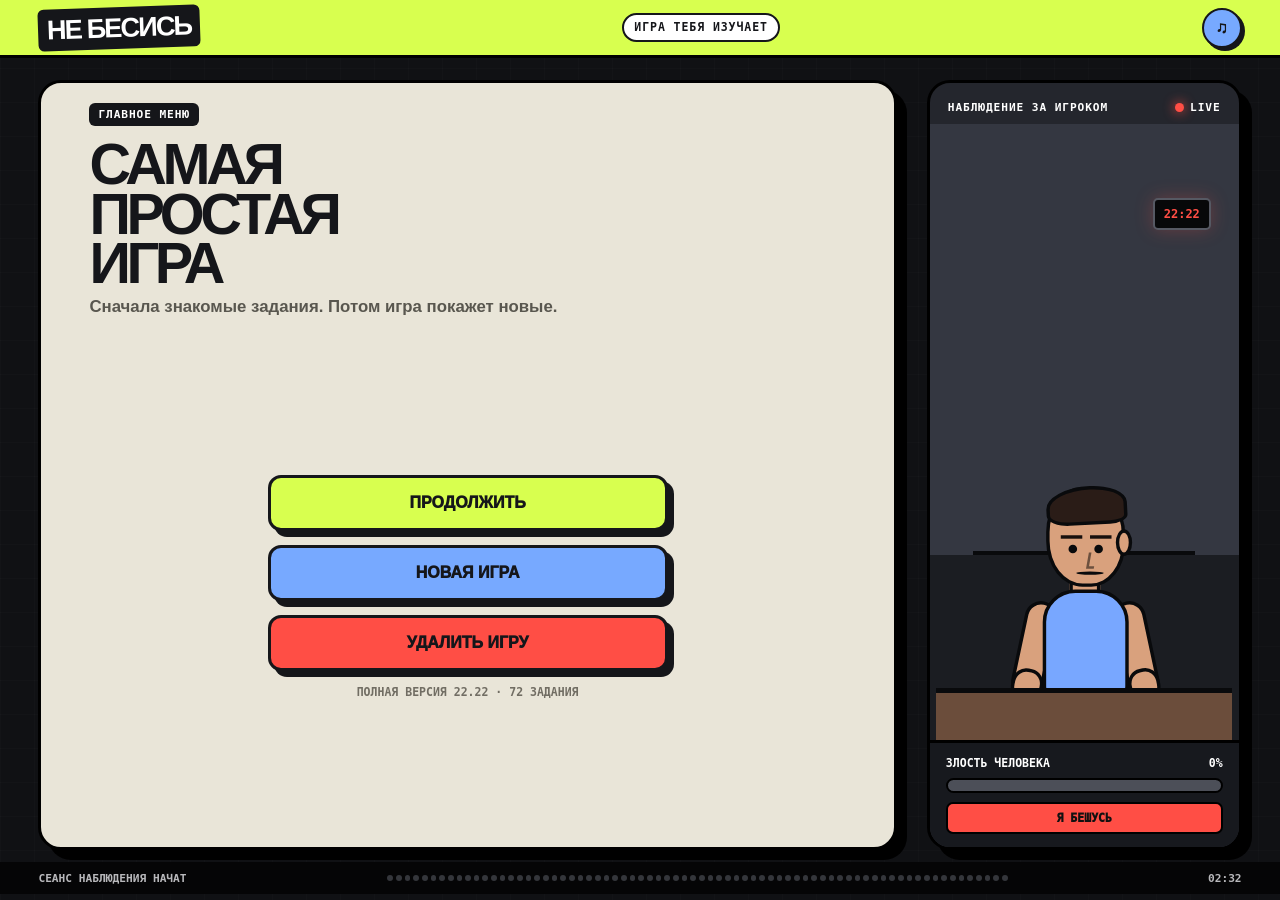
==== commit 1ef36988: "Добавить жестовые уровни для телефона" ====
--- a/ne-besis-72/index.html
+++ b/ne-besis-72/index.html
@@ -54,6 +54,7 @@
     .toilet-game{width:min(590px,98%);text-align:center}.toilet-status{display:inline-block;min-width:min(390px,92%);padding:8px 12px;border:3px solid var(--ink);border-radius:9px;background:white;font:900 .78rem monospace;box-shadow:4px 4px 0 var(--ink)}.toilet-field{position:relative;width:100%;height:270px;margin-top:10px}.toilet-unit{--slot:0;position:absolute;left:calc(var(--slot) * 18.5%);top:var(--top,55px);z-index:var(--z,1);width:clamp(74px,17vw,112px);height:170px;border:0;background:transparent;cursor:pointer;transition:left .45s cubic-bezier(.2,.8,.2,1),top .45s,transform .25s;touch-action:manipulation}.toilet-unit:hover{transform:translateY(-4px)}.toilet-tank{position:absolute;left:16%;right:16%;bottom:47px;height:66px;border:4px solid var(--ink);border-radius:10px 10px 5px 5px;background:#f7f7f2;box-shadow:5px 5px 0 rgba(0,0,0,.18)}.toilet-lid{position:absolute;left:8%;right:8%;bottom:95px;height:25px;border:4px solid var(--ink);border-radius:50%;background:#d8d8d2;z-index:4;transform-origin:50% 100%;transition:transform .2s}.toilet-bowl{position:absolute;left:5%;right:5%;bottom:10px;height:76px;border:4px solid var(--ink);border-radius:16px 16px 44px 44px;background:white;z-index:2}.toilet-hole{position:absolute;left:17%;right:17%;top:10px;height:27px;border:3px solid var(--ink);border-radius:50%;background:#77a9ff}.toilet-foot{position:absolute;left:35%;right:35%;bottom:0;height:25px;border:4px solid var(--ink);background:#eee;border-radius:4px;z-index:1}.toilet-head{position:absolute;left:25%;right:25%;bottom:77px;height:68px;border:4px solid var(--ink);border-radius:45% 45% 38% 38%;background:#d9a17d;z-index:3;transform:translateY(65px) scale(.55);opacity:0;transition:transform .25s,opacity .15s}.toilet-head::before{content:'•  •';position:absolute;left:0;right:0;top:17px;font:1000 1rem monospace}.toilet-head::after{content:'◡';position:absolute;left:0;right:0;top:34px;font:1000 1.1rem monospace}.toilet-unit.peek{z-index:9!important;transform:scale(1.12) rotate(var(--tilt,0deg))}.toilet-unit.peek .toilet-head{transform:translateY(-28px) scale(1);opacity:1}.toilet-unit.peek .toilet-lid{transform:rotateX(72deg)}.toilet-unit.wrong .toilet-head{background:var(--red)}.toilet-unit.clean .toilet-bowl{background:var(--acid)}.toilet-unit.clean .toilet-hole{background:white}.toilet-unit[disabled]{cursor:default}
     .skibidi-boss-game{width:min(610px,98%);text-align:center}.skibidi-boss-health{height:30px;border:4px solid var(--ink);border-radius:8px;background:#ddd;overflow:hidden;margin:10px auto 7px;width:min(480px,92%)}.skibidi-boss-health i{display:block;width:100%;height:100%;background:linear-gradient(90deg,var(--purple),var(--red));transition:width .2s}.skibidi-boss-meta{font:1000 .76rem monospace}.boss-toilet-field{position:relative;width:100%;height:245px;margin-top:4px}.boss-toilet-field .toilet-unit{top:var(--top,55px)}.boss-toilet-field .toilet-unit.real .toilet-head{background:var(--purple)}.boss-toilet-field .toilet-unit.real.peek{filter:drop-shadow(0 0 14px var(--red));transform:scale(1.2) rotate(var(--tilt,0deg))}.boss-toilet-field .toilet-unit.defeated .toilet-bowl{background:var(--acid)}.boss-toilet-field .toilet-unit.defeated{transform:rotate(12deg) translateY(18px)}
     .bonus-wrap{width:min(560px,96%);text-align:center;position:relative}.bonus-grid{display:grid;grid-template-columns:repeat(2,minmax(100px,1fr));gap:12px;margin-top:16px}.bonus-grid .btn{min-width:0}.bonus-big{font:1000 clamp(3rem,9vw,6rem)/1 monospace;margin:12px 0}.bonus-note{display:block;margin-top:15px;font:900 .74rem/1.4 monospace}.bonus-input{width:100%;padding:15px;border:3px solid var(--ink);border-radius:10px;background:white;box-shadow:5px 5px 0 var(--ink);font:900 1rem monospace;margin:14px 0}.bonus-field{height:230px;border:3px solid var(--ink);background:white;position:relative;overflow:hidden}.bonus-target{position:absolute;min-width:70px;width:84px;height:64px;padding:5px}.bonus-meter{height:28px;border:3px solid var(--ink);background:#ddd;margin:16px 0;overflow:hidden}.bonus-meter i{display:block;height:100%;width:0;background:var(--acid);transition:width .1s}.bonus-switch{min-height:74px;border:3px solid var(--ink);border-radius:12px;background:var(--red);box-shadow:4px 4px 0 var(--ink);font-weight:1000;cursor:pointer}.bonus-switch.off{background:#555;color:white;box-shadow:none;transform:translate(3px,3px)}
+    .post-drag-field{position:relative;width:100%;height:260px;border:3px solid var(--ink);border-radius:13px;background:white;overflow:hidden;touch-action:none}.post-drag-item{position:absolute;z-index:3;min-width:72px;padding:11px;border:3px solid var(--ink);border-radius:10px;background:var(--red);box-shadow:4px 4px 0 var(--ink);font-weight:1000;cursor:grab;touch-action:none}.post-bin,.post-door{position:absolute;right:10px;bottom:10px;width:130px;height:90px;border:4px dashed var(--ink);border-radius:14px;background:var(--acid);display:grid;place-items:center;font:1000 .75rem monospace;z-index:1}.post-door{height:150px;background:#8b6045;color:white;border-style:solid}.swipe-track{position:relative;width:110px;height:240px;margin:auto;border:4px solid var(--ink);border-radius:55px;background:#ddd}.swipe-handle{position:absolute;left:10px;right:10px;top:10px;height:80px;border:4px solid var(--ink);border-radius:50%;background:var(--blue);display:grid;place-items:center;font-weight:1000;touch-action:none;cursor:grab}.trace-shard{position:absolute;width:54px;height:54px;border:3px solid var(--ink);background:var(--purple);transform:rotate(45deg);box-shadow:4px 4px 0 var(--ink);pointer-events:none}
     @media(min-width:801px) and (max-width:1100px){main{grid-template-columns:minmax(0,1.2fr) minmax(230px,.62fr);gap:16px;padding:18px}.game h1{font-size:clamp(2.2rem,5vw,3.7rem)}.person-head{padding-left:12px;padding-right:12px}.human{transform:translateX(-50%) scale(.8);transform-origin:bottom center}.human.annoyed{transform:translateX(-50%) scale(.8)}.human.furious{transform:translateX(-50%) scale(.82)}#arena{padding-left:16px;padding-right:16px}.btn{min-height:50px}}
     @media(min-width:1101px) and (max-width:1500px),(max-height:720px) and (min-width:801px){header{height:58px}main{padding-top:14px;padding-bottom:12px}.game-top{padding-top:20px}.game h1{font-size:clamp(2.4rem,4.5vw,4rem)}.human{transform:translateX(-50%) scale(.86);transform-origin:bottom center}.human.annoyed{transform:translateX(-50%) scale(.86)}.human.furious{transform:translateX(-50%) scale(.88)}footer{height:32px}}
     @media(hover:none),(pointer:coarse){button,.btn,.chat-actions button{min-height:50px}.sound{min-height:40px}.target{width:155px;height:105px}.maze-start,.maze-end{width:90px;height:62px}.classic-plug{width:110px;height:80px}.rage-confess{min-height:44px}}
@@ -163,15 +164,15 @@
  function microFinal(){screen('Ты победил','На этот раз правда. Можно расслабиться.','финал');let c=document.createElement('div');c.className='credits';c.innerHTML='<div class="credit-roll"><h2>КОНЕЦ</h2><p>Игрок — слишком терпеливый<br>Интерфейс — бесстыдный<br>Сохранение — отсутствует<br><br>Спасибо за страдания</p></div>';arena.appendChild(c);later(()=>{c.innerHTML='<div><span class="tag">обучение завершено</span><h2 style="font-size:clamp(2.5rem,8vw,6rem);margin:14px 0">ЭТО БЫЛО<br>ОБУЧЕНИЕ</h2><button class="btn red">НАЧАТЬ ИГРУ</button></div>';anger(15,'Человек осознал масштаб проблемы.');achieve('Поверил финальным титрам');c.querySelector('button').onclick=next},4300)}
  function finalBoss(){screen('Настоящий финальный босс','Он использует всё, чему игра научилась о тебе.','личная война');let b=document.createElement('button');b.className='boss-btn';b.textContent='ЗАКОНЧИТЬ';b.style.left='42%';b.style.top='38%';arena.appendChild(b);let hits=0,touch=matchMedia('(pointer:coarse)').matches;for(let i=0;i<8;i++){let x=document.createElement('i');x.className='boss-chaos';x.textContent=['99%','НЕ ЖМИ','ПРАВИЛО ИЗМЕНЕНО','ОШИБКА'][i%4];x.style.left=(5+Math.random()*80)+'%';x.style.top=(5+Math.random()*80)+'%';x.style.setProperty('--r',(Math.random()*20-10)+'deg');arena.appendChild(x)}const flee=e=>{if(hits>=7)return;hits++;let r=arena.getBoundingClientRect();b.style.left=(3+Math.random()*Math.max(10,r.width-b.offsetWidth-15))+'px';b.style.top=(3+Math.random()*Math.max(10,r.height-b.offsetHeight-15))+'px';b.textContent=hits>4?'НЕ СДАЮСЬ':'ЗАКОНЧИТЬ';anger(5,'Босс использовал изученную способность: убежать.');if(hits===4)achieve('Почти победил почти финального босса')};if(!touch)b.addEventListener('pointerenter',flee);b.addEventListener('pointerdown',e=>{if(hits<7){e.preventDefault();flee()}});b.onclick=()=>{if(hits<7)return;b.textContent='СЛОМАН';b.style.background='var(--acid)';[...arena.querySelectorAll('.boss-chaos')].forEach(x=>x.remove());human.className='human furious';later(next,700)}}
  function skibidiBoss(){screen('Скибиди-босс','Настоящий прячется среди четырёх копий. Бей, когда голова вылезла.','последний босс');let box=document.createElement('div');box.className='skibidi-boss-game';box.innerHTML='<div class="skibidi-boss-health"><i></i></div><div class="skibidi-boss-meta">ЗДОРОВЬЕ БОССА: <b>100%</b> · ЖДИ ГОЛОВУ</div><div class="boss-toilet-field"></div>';arena.appendChild(box);let field=box.querySelector('.boss-toilet-field'),fill=box.querySelector('.skibidi-boss-health i'),meta=box.querySelector('.skibidi-boss-meta'),hits=0,misses=0,open=false,finished=false;for(let i=0;i<5;i++){let toilet=document.createElement('button');toilet.className='toilet-unit '+(i===0?'real':'decoy');toilet.dataset.id=i;toilet.setAttribute('aria-label',i===0?'Скибиди-босс':'Копия босса');toilet.style.setProperty('--slot',i);toilet.style.setProperty('--top',(i%2?18:68)+'px');toilet.innerHTML='<i class="toilet-head"></i><i class="toilet-tank"></i><i class="toilet-lid"></i><i class="toilet-bowl"><i class="toilet-hole"></i></i><i class="toilet-foot"></i>';field.appendChild(toilet)}let toilets=[...field.children],boss=toilets[0];const shuffle=()=>{let slots=[0,1,2,3,4].sort(()=>Math.random()-.5);toilets.forEach((t,i)=>{t.style.setProperty('--slot',slots[i]);t.style.setProperty('--top',(slots[i]%2?18:68)+'px');t.style.setProperty('--z',String(1+Math.floor(Math.random()*5)));t.style.setProperty('--tilt',(Math.random()*12-6)+'deg')})};const cycle=()=>{if(finished)return;shuffle();open=true;boss.classList.add('peek');meta.innerHTML='ЗДОРОВЬЕ БОССА: <b>'+Math.max(0,100-hits*13)+'%</b> · БЕЙ СЕЙЧАС';later(()=>{open=false;boss.classList.remove('peek');meta.innerHTML='ЗДОРОВЬЕ БОССА: <b>'+Math.max(0,100-hits*13)+'%</b> · БОСС СПРЯТАЛСЯ';later(cycle,Math.max(260,650-hits*40))},Math.max(420,920-hits*55))};field.onclick=e=>{let toilet=e.target.closest('.toilet-unit');if(!toilet||finished)return;if(toilet===boss&&open){open=false;boss.classList.remove('peek');hits++;let hp=Math.max(0,100-hits*13);fill.style.width=hp+'%';meta.innerHTML='ПОПАДАНИЕ! ЗДОРОВЬЕ БОССА: <b>'+hp+'%</b>';anger(2,'Скибиди-босс получил удар и снова перемешался.');if(hits>=8){finished=true;fill.style.width='0%';boss.classList.add('defeated');meta.innerHTML='<b>СКИБИДИ-БОСС ПОБЕЖДЁН</b>';toilets.slice(1).forEach(t=>t.style.opacity='.25');achieve('Победил Скибиди-босса');later(next,1000)}}else{misses++;toilet.classList.add('peek','wrong');meta.innerHTML='ПРОМАХ · БОСС УЖЕ В ДРУГОМ МЕСТЕ';anger(5,'Удар пришёлся по копии.');later(()=>toilet.classList.remove('peek','wrong'),420);if(misses>=4)meta.innerHTML+=' · ЖМИ ФИОЛЕТОВУЮ ГОЛОВУ'}};shuffle();later(cycle,650)}
- const postBossTasks=[['Убери обломки','Нажми на все шесть обломков.'],['Контрольный смыв','Нажми смыв пять раз.'],['Перекрой трубы','Закрой вентили в порядке 3, 1, 2.'],['Отключи звук','Установи громкость на 0%.'],['Проверка тишины','Ничего не нажимай четыре секунды.'],['Аварийный выход','Найди настоящий выход три раза.'],['Собери осколки','Поймай семь движущихся осколков.'],['Стабилизация','Установи показатель ровно на 50%.'],['Финальный код','Введи код 2222.'],['Последний рычаг','Удерживай рычаг до конца.']];
- function postBossLevel(i){let task=postBossTasks[i];screen(task[0],task[1],'после босса '+(i+1));let wrap=document.createElement('div');wrap.className='bonus-wrap';arena.appendChild(wrap);const add=(text,cls='btn')=>{let b=document.createElement('button');b.className=cls;b.textContent=text;wrap.appendChild(b);return b},grid=()=>{let g=document.createElement('div');g.className='bonus-grid';wrap.appendChild(g);return g},finish=()=>{achieve('Послебоссовое задание '+(i+1));later(next,450)};
-  if(i===0){let g=grid(),left=6;for(let n=0;n<6;n++){let b=document.createElement('button');b.className='btn ghost';b.textContent=['ОБЛОМОК','КРЫШКА','ТРУБА'][n%3];g.appendChild(b)}g.onclick=e=>{if(!e.target.matches('button'))return;e.target.remove();left--;if(!left)finish()}}
-  else if(i===1){let b=add('СМЫТЬ 5','btn blue'),n=0;b.onclick=()=>{n++;b.textContent=n<5?'СМЫТЬ '+(5-n):'ЧИСТО';if(n<5)anger(2,'Бачок снова наполнился.');else finish()}}
+ const postBossTasks=[['Убери обломки','Перетащи все шесть обломков в контейнер.'],['Контрольный смыв','Сделай пять свайпов вниз по рычагу.'],['Перекрой трубы','Закрой вентили в порядке 3, 1, 2.'],['Отключи звук','Установи громкость на 0%.'],['Проверка тишины','Ничего не нажимай четыре секунды.'],['Аварийный выход','Перетащи ключ к двери.'],['Собери осколки','Проведи пальцем или курсором через семь осколков.'],['Стабилизация','Установи показатель ровно на 50%.'],['Финальный код','Введи код 2222.'],['Последний рычаг','Удерживай рычаг до конца.']];
+ function postBossLevel(i){let task=postBossTasks[i];screen(task[0],task[1],'после босса '+(i+1));let wrap=document.createElement('div');wrap.className='bonus-wrap';arena.appendChild(wrap);const add=(text,cls='btn')=>{let b=document.createElement('button');b.className=cls;b.textContent=text;wrap.appendChild(b);return b},grid=()=>{let g=document.createElement('div');g.className='bonus-grid';wrap.appendChild(g);return g},finish=()=>{achieve('Послебоссовое задание '+(i+1));later(next,450)},overlap=(a,b)=>{let x=a.getBoundingClientRect(),y=b.getBoundingClientRect();return x.left<y.right&&x.right>y.left&&x.top<y.bottom&&x.bottom>y.top},drag=(el,field,onDrop)=>{let active=false,dx=0,dy=0;el.onpointerdown=e=>{active=true;let r=el.getBoundingClientRect();dx=e.clientX-r.left;dy=e.clientY-r.top;el.setPointerCapture(e.pointerId);el.style.cursor='grabbing';e.preventDefault()};el.onpointermove=e=>{if(!active)return;let r=field.getBoundingClientRect(),x=Math.max(0,Math.min(r.width-el.offsetWidth,e.clientX-r.left-dx)),y=Math.max(0,Math.min(r.height-el.offsetHeight,e.clientY-r.top-dy));el.style.left=x+'px';el.style.top=y+'px'};el.onpointerup=e=>{if(!active)return;active=false;el.style.cursor='grab';onDrop(el)}};
+  if(i===0){let field=document.createElement('div');field.className='post-drag-field';field.innerHTML='<div class="post-bin">КОНТЕЙНЕР</div>';wrap.appendChild(field);let bin=field.querySelector('.post-bin'),left=6;for(let n=0;n<6;n++){let item=document.createElement('button');item.className='post-drag-item';item.textContent=['ОБЛОМОК','КРЫШКА','ТРУБА'][n%3];item.style.left=(8+(n%2)*120)+'px';item.style.top=(12+Math.floor(n/2)*70)+'px';field.appendChild(item);drag(item,field,el=>{if(overlap(el,bin)){el.remove();left--;if(!left)finish()}else anger(2,'Обломок не попал в контейнер.')})}}
+  else if(i===1){let track=document.createElement('div');track.className='swipe-track';track.innerHTML='<button class="swipe-handle">СВАЙП 5</button>';wrap.appendChild(track);let handle=track.firstChild,n=0,start=0,active=false;handle.onpointerdown=e=>{active=true;start=e.clientY;handle.setPointerCapture(e.pointerId);e.preventDefault()};handle.onpointermove=e=>{if(!active)return;let d=Math.max(0,Math.min(135,e.clientY-start));handle.style.transform='translateY('+d+'px)'};handle.onpointerup=e=>{if(!active)return;active=false;let d=e.clientY-start;handle.style.transform='';if(d<90)return anger(3,'Свайп был слишком коротким.');n++;handle.textContent=n<5?'СВАЙП '+(5-n):'ЧИСТО';if(n>=5)finish();else anger(2,'Бачок снова наполнился.')}}
   else if(i===2){let g=grid(),need=[3,1,2],pos=0;[1,2,3].forEach(n=>{let b=document.createElement('button');b.className='bonus-switch';b.textContent='ВЕНТИЛЬ '+n;b.dataset.n=n;g.appendChild(b)});g.onclick=e=>{let n=+e.target.dataset.n;if(!n)return;if(n!==need[pos]){pos=0;[...g.children].forEach(b=>b.classList.remove('off'));return anger(5,'Давление вернуло вентили назад.')}e.target.classList.add('off');pos++;if(pos===need.length)finish()}}
   else if(i===3){let d=document.createElement('div');d.className='bonus-big';d.textContent='100%';wrap.appendChild(d);let input=document.createElement('input');input.type='range';input.min=0;input.max=100;input.value=100;input.style.width='100%';wrap.appendChild(input);let tries=0;input.oninput=()=>{let v=+input.value;if(v<=5&&tries++<3){v=8;input.value=v;anger(3,'Минимальная громкость уточнена.')}d.textContent=v+'%';if(v===0&&tries>=3)finish()}}
   else if(i===4){let d=document.createElement('div');d.className='bonus-big';d.textContent='4';wrap.appendChild(d);let b=add('НЕ НАЖИМАТЬ','btn red'),s=4;every(()=>{s--;d.textContent=s;if(s<=0){clearTimers();finish()}},1000);b.onclick=()=>{s=4;d.textContent=s;anger(4,'Тишина начата заново.')}}
-  else if(i===5){let g=grid(),round=0;const draw=()=>{let good=Math.floor(Math.random()*4);g.innerHTML='';for(let n=0;n<4;n++){let b=document.createElement('button');b.className='btn';b.textContent=n===good?'НАСТОЯЩИЙ ВЫХОД':'ВЫХОД';b.dataset.good=n===good?'1':'';g.appendChild(b)}};g.onclick=e=>{if(!e.target.dataset.good)return anger(4,'Этот выход ведёт обратно.');round++;if(round>=3)return finish();anger(3,'Выход перенесён.');draw()};draw()}
-  else if(i===6){let f=document.createElement('div');f.className='bonus-field';wrap.appendChild(f);let b=document.createElement('button');b.className='btn bonus-target';b.textContent='◆';f.appendChild(b);let n=0;b.onclick=()=>{n++;if(n>=7)return finish();b.style.left=Math.random()*Math.max(10,f.clientWidth-90)+'px';b.style.top=Math.random()*Math.max(10,f.clientHeight-70)+'px';b.textContent='◆ '+(7-n)}}
+  else if(i===5){let field=document.createElement('div');field.className='post-drag-field';field.innerHTML='<div class="post-door">ДВЕРЬ</div><button class="post-drag-item" style="left:20px;top:95px;background:var(--blue)">КЛЮЧ</button>';wrap.appendChild(field);let door=field.querySelector('.post-door'),key=field.querySelector('.post-drag-item');drag(key,field,el=>{if(overlap(el,door))finish();else anger(4,'Ключ нужно положить прямо на дверь.')})}
+  else if(i===6){let field=document.createElement('div');field.className='post-drag-field';wrap.appendChild(field);let left=7;for(let n=0;n<7;n++){let s=document.createElement('i');s.className='trace-shard';s.style.left=(8+(n%4)*22)+'%';s.style.top=(18+Math.floor(n/4)*115)+'px';field.appendChild(s)}const collect=e=>{[...field.querySelectorAll('.trace-shard')].forEach(s=>{let q=s.getBoundingClientRect(),cx=q.left+q.width/2,cy=q.top+q.height/2;if(Math.hypot(e.clientX-cx,e.clientY-cy)<48){s.remove();left--;if(!left)finish()}})};field.onpointerdown=e=>{field.setPointerCapture(e.pointerId);collect(e)};field.onpointermove=collect}
   else if(i===7){let d=document.createElement('div');d.className='bonus-big';d.textContent='0%';wrap.appendChild(d);let input=document.createElement('input');input.type='range';input.min=0;input.max=100;input.value=0;input.style.width='100%';wrap.appendChild(input);let tries=0;input.oninput=()=>{let v=+input.value;if(v>=48&&v<=52&&tries++<2){v=tries%2?49:51;input.value=v;anger(3,'Стабилизатор качнулся.')}d.textContent=v+'%';if(v===50&&tries>=2)finish()}}
   else if(i===8){let input=document.createElement('input');input.className='bonus-input';input.inputMode='numeric';input.placeholder='КОД';wrap.appendChild(input);let b=add('ПОДТВЕРДИТЬ'),tries=0;b.onclick=()=>{if(input.value.trim()!=='2222'){input.value='';return anger(4,'Код не принят.')}if(tries++<1){input.value='';return anger(5,'Код верный, но слишком очевидный. Повтори.')}finish()}}
   else {let b=add('ДЕРЖАТЬ РЫЧАГ','btn red'),meter=document.createElement('div');meter.className='bonus-meter';meter.innerHTML='<i></i>';wrap.appendChild(meter);let fill=meter.firstChild,token=0;b.onpointerdown=e=>{let t=++token,start=performance.now();b.setPointerCapture(e.pointerId);const frame=()=>{if(t!==token)return;let p=Math.min(100,(performance.now()-start)/18);fill.style.width=p+'%';if(p>=100){finish();return}requestAnimationFrame(frame)};frame()};b.onpointerup=()=>{token++;fill.style.width='0'}}
